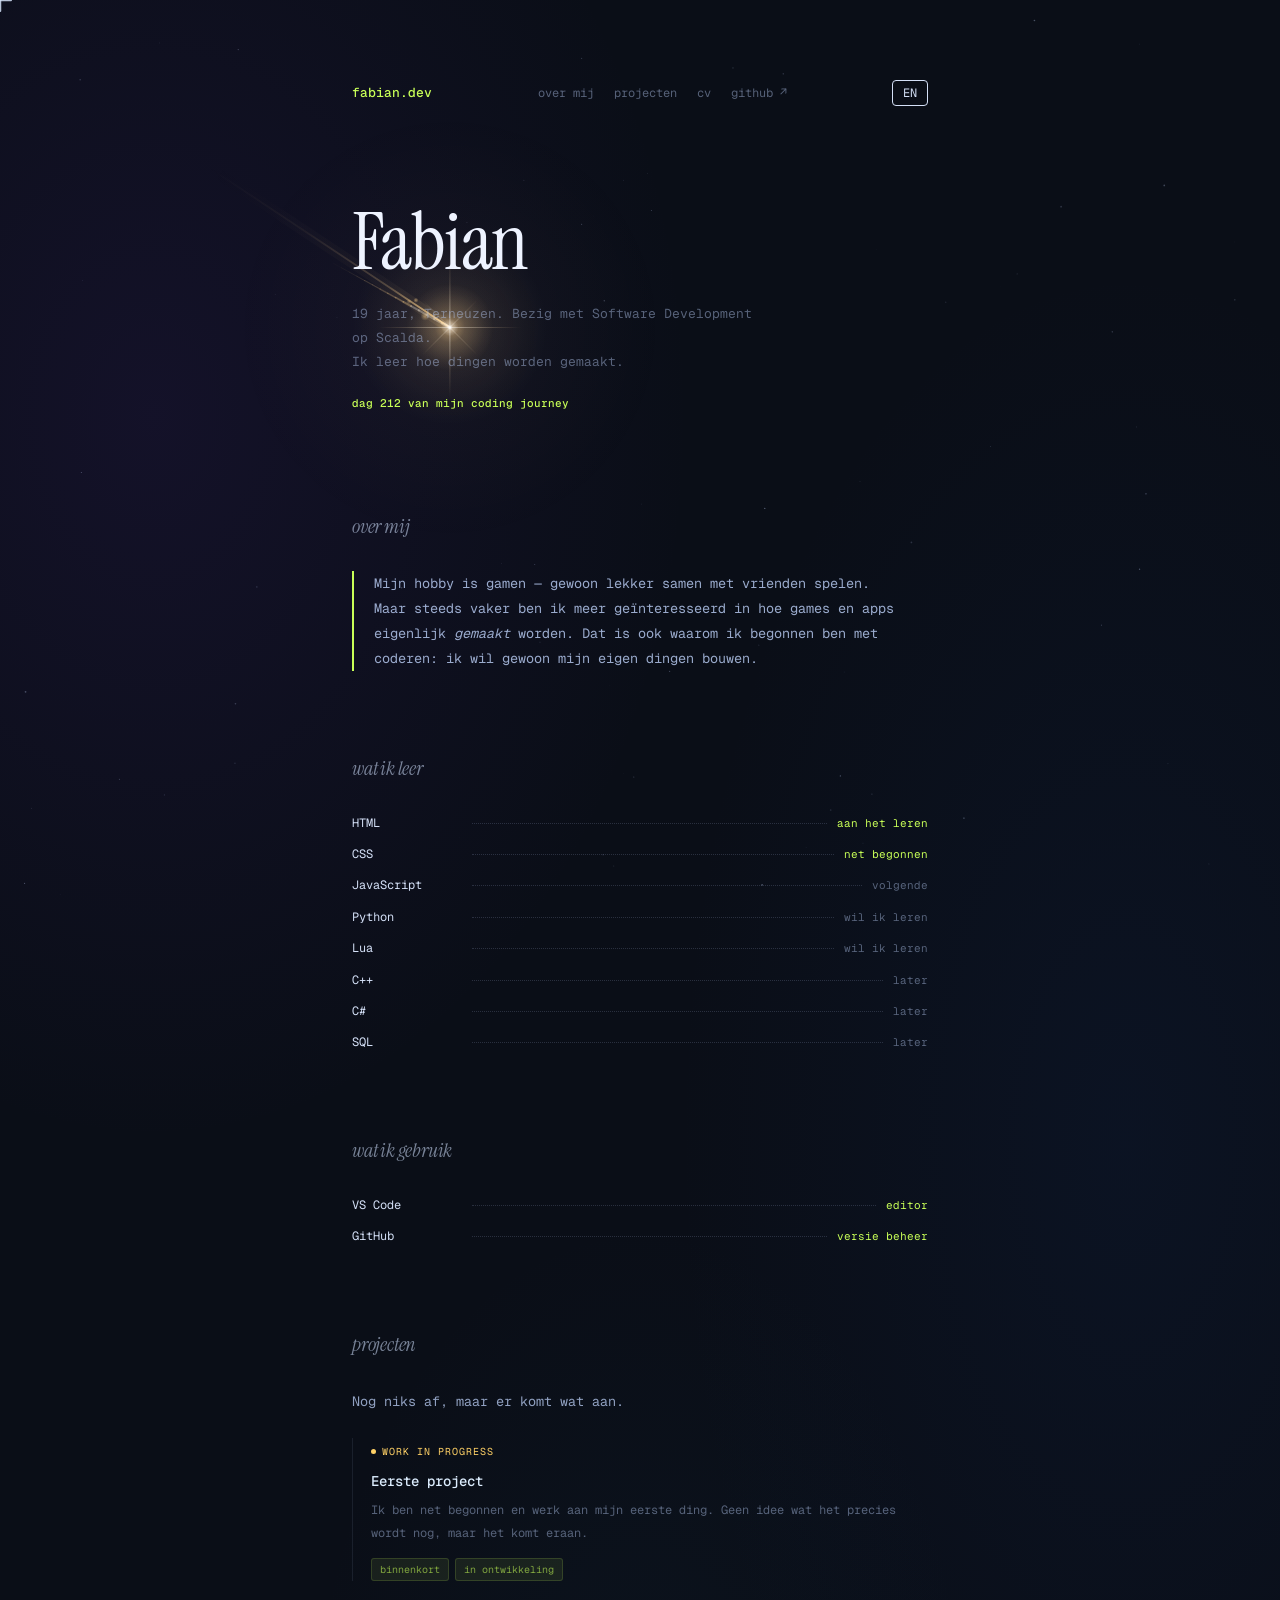
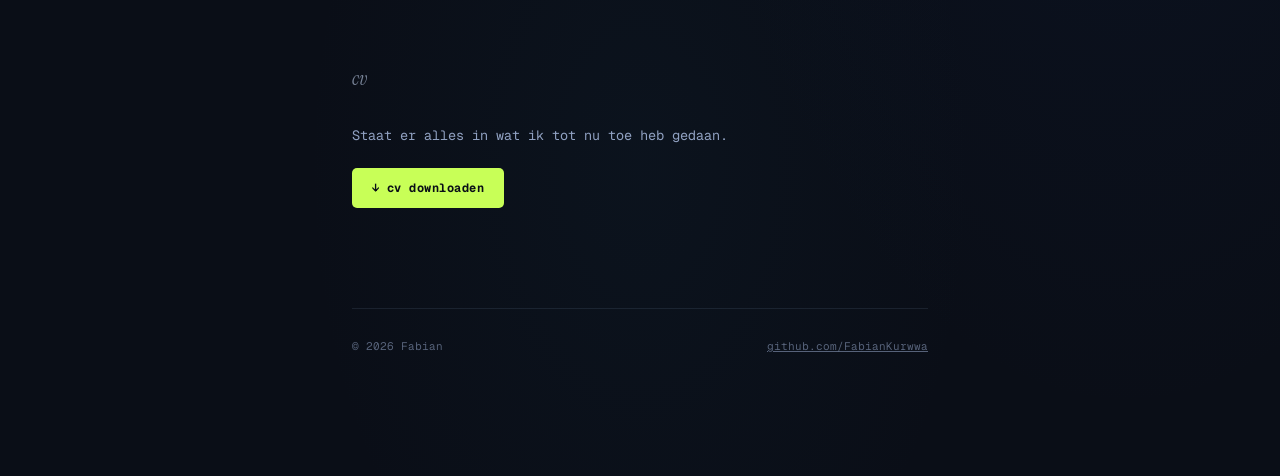
==== index.html @ 8119c371 "NL/EN knop" ====
<!DOCTYPE html>
<html lang="nl">
<head>
    <meta charset="UTF-8">
    <meta name="viewport" content="width=device-width, initial-scale=1.0">
    <title>Fabian — Software Developer in wording</title>

    <meta name="description" content="Portfolio van Fabian. 19 jaar, Terneuzen. Bezig met Software Development op Scalda. Ik leer hoe dingen worden gemaakt.">

    <meta property="og:type" content="website">
    <meta property="og:title" content="Fabian — Software Developer in wording">
    <meta property="og:description" content="19 jaar, Terneuzen. Bezig met Software Development op Scalda. Ik leer hoe dingen worden gemaakt.">
    <meta property="og:image" content="images/wp5569646.jpg">

    <meta name="twitter:card" content="summary_large_image">
    <meta name="twitter:title" content="Fabian — Software Developer in wording">
    <meta name="twitter:description" content="19 jaar, Terneuzen. Bezig met Software Development op Scalda. Ik leer hoe dingen worden gemaakt.">
    <link rel="preconnect" href="https://fonts.googleapis.com">
    <link rel="preconnect" href="https://fonts.gstatic.com" crossorigin>
    <link href="https://fonts.googleapis.com/css2?family=Geist+Mono:wght@300;400;500;700&family=Instrument+Serif:ital@0;1&display=swap" rel="stylesheet">
    <link rel="icon" type="image/x-icon" href="favicon.ico">
    <style>
        * { box-sizing: border-box; margin: 0; padding: 0; cursor: none !important; }

        :root {
            --bg: #0a0e17;
            --ink: #d4e0f7;
            --ink-dim: rgba(180, 200, 240, 0.45);
            --lime: #c8ff57;
            --lime-dim: rgba(200, 255, 87, 0.08);
            --border: rgba(180, 200, 240, 0.1);
        }

        html { scroll-behavior: smooth; }

        body {
            background: var(--bg);
            background-image:
                radial-gradient(ellipse 60% 50% at 12% 20%, rgba(80, 40, 150, 0.14) 0%, transparent 70%),
                radial-gradient(ellipse 50% 60% at 88% 55%, rgba(20, 55, 120, 0.12) 0%, transparent 70%),
                radial-gradient(ellipse 40% 40% at 50% 85%, rgba(25, 70, 95, 0.09) 0%, transparent 65%);
            color: var(--ink);
            font-family: 'Geist Mono', monospace;
            font-size: 14px;
            line-height: 1.7;
            min-height: 100vh;
            overflow-x: hidden;
        }


        #stars-canvas {
            position: fixed; inset: 0;
            pointer-events: none; z-index: 0;
        }
        #cursor-dot {
            position: fixed; width: 24px; height: 24px;
            pointer-events: none; z-index: 999999;
            transform: translate(-50%, -50%);
        }
        #cursor-dot::before, #cursor-dot::after {
            content: '';
            position: absolute;
            background: rgba(212, 224, 247, 0.85);
            border-radius: 1px;
            transition: background .15s;
        }
        #cursor-dot::before { width: 1.5px; height: 100%; left: 50%; top: 0; transform: translateX(-50%); }
        #cursor-dot::after  { width: 100%; height: 1.5px; top: 50%; left: 0; transform: translateY(-50%); }
        #cursor-dot.hover::before, #cursor-dot.hover::after { background: var(--lime); }

        .page {
            position: relative; z-index: 10;
            max-width: 640px;
            margin: 0 auto;
            padding: 80px 32px 120px;
        }

        .topbar {
            display: flex;
            justify-content: space-between;
            align-items: center;
            margin-bottom: 96px;
        }
        .topbar-name { font-size: 13px; font-weight: 500; color: var(--lime); }
        .topbar-links { display: flex; gap: 20px; }
        .topbar-links a {
            color: var(--ink-dim); text-decoration: none;
            font-size: 12px; transition: color .2s;
        }
        .topbar-links a:hover { color: var(--ink); }

        #taal-knop {
            background: transparent;
            border: 1px solid #d4e0f7;
            color: #d4e0f7;
            padding: 4px 10px;
            font-size: 12px;
            cursor: pointer;
            border-radius: 4px;
            font-family: inherit;
        }
        #taal-knop:hover {
            background: rgba(212, 224, 247, 0.1);
        }

        .hero { margin-bottom: 96px; }
        .hero h1 {
            font-family: 'Instrument Serif', serif;
            font-size: clamp(52px, 9vw, 80px);
            font-weight: 400; line-height: 1.0;
            letter-spacing: -0.02em; color: #eef3ff;
            margin-bottom: 20px;
        }
        .hero-sub {
            font-size: 13px; color: var(--ink-dim);
            max-width: 420px; line-height: 1.85;
        }
        .day-counter {
            margin-top: 20px;
            font-size: 11px;
            color: var(--ink-dim);
        }
        .day-counter span { color: var(--lime); font-weight: 500; }

        .section { margin-bottom: 80px; }
        .section h2 {
            font-family: 'Instrument Serif', serif;
            font-size: 20px; font-weight: 400; font-style: italic;
            color: rgba(210, 225, 255, 0.55);
            margin-bottom: 28px; letter-spacing: -0.01em;
        }
        .section p {
            color: rgba(190, 210, 250, 0.75);
            font-size: 13.5px; line-height: 1.85; max-width: 520px;
        }

        .about-block { border-left: 2px solid var(--lime); padding-left: 20px; }
        .about-block p { color: rgba(190, 210, 250, 0.8); }

        .skill-status-list { display: flex; flex-direction: column; gap: 11px; }
        .skill-row { display: flex; align-items: baseline; }
        .skill-row-name { font-size: 12px; color: var(--ink); min-width: 110px; flex-shrink: 0; }
        .skill-row-dots {
            flex: 1; border-bottom: 1px dotted rgba(180, 200, 240, 0.18);
            margin: 0 10px; position: relative; top: -3px;
        }
        .skill-row-status { font-size: 11px; color: var(--ink-dim); white-space: nowrap; flex-shrink: 0; }
        .skill-row-status.active { color: var(--lime); }

        .project { padding-left: 18px; border-left: 1px solid var(--border); margin-top: 24px; }
        .project-status {
            display: inline-flex; align-items: center; gap: 6px;
            font-size: 10px; letter-spacing: 0.1em; text-transform: uppercase;
            color: #ffd166; margin-bottom: 10px;
        }
        .status-dot {
            width: 5px; height: 5px; background: #ffd166;
            border-radius: 50%; animation: pulse 1.4s ease infinite;
        }
        @keyframes pulse {
            0%,100% { opacity:1; transform: scale(1); }
            50% { opacity:.4; transform: scale(.6); }
        }
        .project h3 { font-size: 14px; font-weight: 500; color: #ddeeff; margin-bottom: 6px; }
        .project p { font-size: 12px; color: var(--ink-dim); max-width: none; }
        .project-tags { display: flex; gap: 6px; flex-wrap: wrap; margin-top: 14px; }
        .project-tag {
            font-size: 10px; padding: 2px 8px;
            background: var(--lime-dim);
            border: 1px solid rgba(200,255,87,0.15);
            border-radius: 3px; color: rgba(200,255,87,0.6);
        }

        .cv-row { margin-top: 20px; }
        .cv-link {
            display: inline-flex; align-items: center; gap: 10px;
            font-size: 12px; color: var(--bg); background: var(--lime);
            padding: 10px 20px; border-radius: 5px; text-decoration: none;
            font-weight: 700; letter-spacing: 0.04em; transition: opacity .2s, transform .2s;
        }
        .cv-link:hover { opacity: .88; transform: translateY(-1px); }

        .footer {
            margin-top: 100px; padding-top: 28px;
            border-top: 1px solid var(--border);
            display: flex; justify-content: space-between;
            font-size: 11px; color: var(--ink-dim);
        }
        .footer a { color: var(--ink-dim); text-decoration: underline; transition: color .2s; }
        .footer a:hover { color: var(--ink); }

        /* scroll reveal */
        .reveal {
            opacity: 0; transform: translateY(16px);
            transition: opacity .5s ease, transform .5s ease;
        }
        .reveal.visible { opacity: 1; transform: none; }

        @media (max-width: 480px) {
            .page { padding: 48px 20px 80px; }
            .topbar { margin-bottom: 56px; }
            .topbar-links { gap: 12px; }
            .hero { margin-bottom: 60px; }
        }
    </style>
</head>
<body>

    <canvas id="stars-canvas"></canvas>
    <div id="cursor-dot"></div>


    <div class="page">

        <header class="topbar">
            <span class="topbar-name">fabian.dev</span>
            <nav class="topbar-links">
                <a href="#over" id="nav-over">over mij</a>
                <a href="#projecten" id="nav-projecten">projecten</a>
                <a href="#cv">cv</a>
                <a href="https://github.com/FabianKurwwa" target="_blank">github ↗</a>
            </nav>
            <button id="taal-knop" onclick="taalWisselen()">EN</button>
        </header>

        <section class="hero reveal">
            <h1>Fabian</h1>
            <p class="hero-sub" id="hero-sub">
                19 jaar, Terneuzen. Bezig met Software Development op Scalda.<br>
                Ik leer hoe dingen worden gemaakt.
            </p>
            <p class="day-counter"><span id="day-prefix">dag</span> <span id="day-count"></span> <span id="day-suffix">van mijn coding journey</span></p>
        </section>

        <section id="over" class="section reveal">
            <h2 id="sectie-over">over mij</h2>
            <div class="about-block">
                <p id="over-tekst">
                    Mijn hobby is gamen — gewoon lekker samen met vrienden spelen. Maar steeds vaker ben ik meer geïnteresseerd in hoe games en apps eigenlijk <em>gemaakt</em> worden. Dat is ook waarom ik begonnen ben met coderen: ik wil gewoon mijn eigen dingen bouwen.
                </p>
            </div>
        </section>

        <section class="section reveal">
            <h2 id="sectie-leer">wat ik leer</h2>
            <div class="skill-status-list">
                <div class="skill-row">
                    <span class="skill-row-name">HTML</span>
                    <span class="skill-row-dots"></span>
                    <span class="skill-row-status active" id="status-html">aan het leren</span>
                </div>
                <div class="skill-row">
                    <span class="skill-row-name">CSS</span>
                    <span class="skill-row-dots"></span>
                    <span class="skill-row-status active" id="status-css">net begonnen</span>
                </div>
                <div class="skill-row">
                    <span class="skill-row-name">JavaScript</span>
                    <span class="skill-row-dots"></span>
                    <span class="skill-row-status" id="status-js">volgende</span>
                </div>
                <div class="skill-row">
                    <span class="skill-row-name">Python</span>
                    <span class="skill-row-dots"></span>
                    <span class="skill-row-status" id="status-python">wil ik leren</span>
                </div>
                <div class="skill-row">
                    <span class="skill-row-name">Lua</span>
                    <span class="skill-row-dots"></span>
                    <span class="skill-row-status" id="status-lua">wil ik leren</span>
                </div>
                <div class="skill-row">
                    <span class="skill-row-name">C++</span>
                    <span class="skill-row-dots"></span>
                    <span class="skill-row-status" id="status-cpp">later</span>
                </div>
                <div class="skill-row">
                    <span class="skill-row-name">C#</span>
                    <span class="skill-row-dots"></span>
                    <span class="skill-row-status" id="status-csharp">later</span>
                </div>
                <div class="skill-row">
                    <span class="skill-row-name">SQL</span>
                    <span class="skill-row-dots"></span>
                    <span class="skill-row-status" id="status-sql">later</span>
                </div>
            </div>
        </section>

        <section class="section reveal">
            <h2 id="sectie-gebruik">wat ik gebruik</h2>
            <div class="skill-status-list">
                <div class="skill-row">
                    <span class="skill-row-name">VS Code</span>
                    <span class="skill-row-dots"></span>
                    <span class="skill-row-status active">editor</span>
                </div>
                <div class="skill-row">
                    <span class="skill-row-name">GitHub</span>
                    <span class="skill-row-dots"></span>
                    <span class="skill-row-status active" id="status-github">versie beheer</span>
                </div>
            </div>
        </section>

        <section id="projecten" class="section reveal">
            <h2 id="sectie-projecten">projecten</h2>
            <p id="project-intro">Nog niks af, maar er komt wat aan.</p>
            <div class="project">
                <div class="project-status">
                    <span class="status-dot"></span> work in progress
                </div>
                <h3>Eerste project</h3>
                <p id="project-desc">Ik ben net begonnen en werk aan mijn eerste ding. Geen idee wat het precies wordt nog, maar het komt eraan.</p>
                <div class="project-tags">
                    <span class="project-tag" id="project-tag1">binnenkort</span>
                    <span class="project-tag" id="project-tag2">in ontwikkeling</span>
                </div>
            </div>
        </section>

        <section id="cv" class="section reveal">
            <h2 id="sectie-cv">cv</h2>
            <p id="cv-tekst">Staat er alles in wat ik tot nu toe heb gedaan.</p>
            <div class="cv-row">
                <a href="cv.pdf" class="cv-link" id="cv-link">↓ cv downloaden</a>
            </div>
        </section>

        <footer class="footer reveal">
            <span>© 2026 Fabian</span>
            <a href="https://github.com/FabianKurwwa" target="_blank">github.com/FabianKurwwa</a>
        </footer>

    </div>

    <script>
    // Stars
    const canvas = document.getElementById('stars-canvas');
    const ctx = canvas.getContext('2d');
    let shootingStars = [], bgStars = [];

    function resize() {
        canvas.width = window.innerWidth; canvas.height = window.innerHeight;
        bgStars = [];
        const n = Math.floor(canvas.width * canvas.height / 14000);
        for (let i = 0; i < n; i++) bgStars.push({
            x: Math.random() * canvas.width, y: Math.random() * canvas.height,
            r: Math.random() * 0.8 + 0.1, o: Math.random() * 0.35 + 0.06
        });
    }

    const COLORS = ['255,255,255','180,220,255','200,255,87','255,210,140','210,190,255'];

    function newStar() {
        const c = COLORS[Math.floor(Math.random() * COLORS.length)];
        const epic = Math.random() < 0.07;
        const big  = !epic && Math.random() < 0.18;
        const angle = Math.PI / 4 + (Math.random() - .5) * .5;
        const speed = epic ? Math.random()*3+2 : big ? Math.random()*5+5 : Math.random()*7+3;
        return {
            x: Math.random()*canvas.width*1.2 - canvas.width*.1,
            y: Math.random()*canvas.height*.55,
            speed, angle,
            len:  epic ? Math.random()*550+350 : big ? Math.random()*380+220 : Math.random()*180+80,
            w:    epic ? Math.random()*2.5+2   : big ? Math.random()*2+1.5   : Math.random()*1.2+.5,
            gs:   epic ? Math.random()*26+16   : big ? Math.random()*18+10   : Math.random()*9+4,
            c, o: 0, fadeIn: true, tail: [], sparks: [], big, epic,
        };
    }

    function addSparks(s) {
        const chance = s.epic ? .6 : s.big ? .45 : .15;
        if (Math.random() > chance || s.o < .2) return;
        const n = s.epic ? 2 : 1;
        for (let i = 0; i < n; i++) {
            s.sparks.push({
                x: s.x, y: s.y,
                vx: (Math.random()-.5)*1.8, vy: (Math.random()-.5)*1.8-.5,
                r: Math.random()*(s.epic ? 2.5 : 1.8)+.4,
                o: s.o*(.5+Math.random()*.5), dec: Math.random()*.022+.01,
            });
        }
    }

    function glow(x, y, o, c, r) {
        const g = ctx.createRadialGradient(x,y,0,x,y,r);
        g.addColorStop(0, `rgba(${c},${o})`);
        g.addColorStop(.35, `rgba(${c},${o*.35})`);
        g.addColorStop(1, `rgba(${c},0)`);
        ctx.beginPath(); ctx.arc(x,y,r,0,Math.PI*2); ctx.fillStyle=g; ctx.fill();
    }

    function drawStar(s) {
        s.tail.push({x: s.x, y: s.y});
        const maxTail = s.epic ? 64 : s.big ? 48 : 28;
        if (s.tail.length > maxTail) s.tail.shift();

        // Trail — white near head, colour toward tip
        for (let t = 1; t < s.tail.length; t++) {
            const p = t / s.tail.length;
            ctx.beginPath();
            ctx.moveTo(s.tail[t-1].x, s.tail[t-1].y);
            ctx.lineTo(s.tail[t].x, s.tail[t].y);
            ctx.strokeStyle = p > .7
                ? `rgba(255,255,255,${p*s.o*.45})`
                : `rgba(${s.c},${p*s.o*.55})`;
            ctx.lineWidth = p * s.w * 1.8;
            ctx.lineCap = 'round'; ctx.stroke();
        }

        // Main beam — white at head, fades to colour then transparent
        const ex = s.x - Math.cos(s.angle)*s.len;
        const ey = s.y - Math.sin(s.angle)*s.len;
        const gr = ctx.createLinearGradient(s.x, s.y, ex, ey);
        gr.addColorStop(0,    `rgba(255,255,255,${s.o})`);
        gr.addColorStop(.06,  `rgba(${s.c},${s.o*.85})`);
        gr.addColorStop(.25,  `rgba(${s.c},${s.o*.25})`);
        gr.addColorStop(.6,   `rgba(${s.c},${s.o*.05})`);
        gr.addColorStop(1,    `rgba(${s.c},0)`);
        ctx.beginPath(); ctx.moveTo(s.x,s.y); ctx.lineTo(ex,ey);
        ctx.strokeStyle=gr; ctx.lineWidth=s.w*1.1; ctx.lineCap='round'; ctx.stroke();

        // Atmospheric haze — wide soft glow along the full beam
        const haz = ctx.createLinearGradient(s.x, s.y, ex, ey);
        haz.addColorStop(0,  `rgba(${s.c},${s.o*.1})`);
        haz.addColorStop(.3, `rgba(${s.c},${s.o*.03})`);
        haz.addColorStop(1,  `rgba(${s.c},0)`);
        ctx.beginPath(); ctx.moveTo(s.x,s.y); ctx.lineTo(ex,ey);
        ctx.strokeStyle=haz; ctx.lineWidth=s.w*7; ctx.lineCap='round'; ctx.stroke();

        // 4-layer glow at head
        glow(s.x, s.y, s.o*.07,  s.c,           s.gs*10);
        glow(s.x, s.y, s.o*.22,  s.c,           s.gs*4.5);
        glow(s.x, s.y, s.o*.55,  s.c,           s.gs*2);
        glow(s.x, s.y, s.o,      '255,255,255', s.gs*.4);

        // 8-pointed flare (main cross + 45° diagonal cross)
        if (s.o > .2) {
            const fl  = s.gs * 3.5 * s.o;
            const fl2 = fl * .55;
            const lw  = (s.epic||s.big) ? 1.1 : .65;
            const drawFlare = (ang, len, alpha) => {
                const fg = ctx.createLinearGradient(
                    s.x-Math.cos(ang)*len, s.y-Math.sin(ang)*len,
                    s.x+Math.cos(ang)*len, s.y+Math.sin(ang)*len
                );
                fg.addColorStop(0,  `rgba(${s.c},0)`);
                fg.addColorStop(.5, `rgba(255,255,255,${alpha})`);
                fg.addColorStop(1,  `rgba(${s.c},0)`);
                ctx.beginPath();
                ctx.moveTo(s.x-Math.cos(ang)*len, s.y-Math.sin(ang)*len);
                ctx.lineTo(s.x+Math.cos(ang)*len, s.y+Math.sin(ang)*len);
                ctx.strokeStyle=fg; ctx.lineWidth=lw; ctx.stroke();
            };
            drawFlare(0,           fl,  s.o*.48);
            drawFlare(Math.PI/2,   fl,  s.o*.48);
            drawFlare(Math.PI/4,   fl2, s.o*.25);
            drawFlare(Math.PI*3/4, fl2, s.o*.25);
        }

        // Sparks
        addSparks(s);
        for (let i = s.sparks.length-1; i >= 0; i--) {
            const p = s.sparks[i];
            p.x+=p.vx; p.y+=p.vy; p.vy+=.025; p.o-=p.dec;
            if (p.o<=0) { s.sparks.splice(i,1); continue; }
            const pg = ctx.createRadialGradient(p.x,p.y,0,p.x,p.y,p.r*2.5);
            pg.addColorStop(0, `rgba(${s.c},${p.o})`);
            pg.addColorStop(1, `rgba(${s.c},0)`);
            ctx.beginPath(); ctx.arc(p.x,p.y,p.r*2.5,0,Math.PI*2); ctx.fillStyle=pg; ctx.fill();
        }
    }

    function animate() {
        ctx.clearRect(0,0,canvas.width,canvas.height);
        for (const s of bgStars) {
            ctx.beginPath(); ctx.arc(s.x,s.y,s.r,0,Math.PI*2);
            ctx.fillStyle=`rgba(200,215,255,${s.o})`; ctx.fill();
        }
        if (Math.random() < .017) shootingStars.push(newStar());
        for (let i = shootingStars.length-1; i >= 0; i--) {
            const s = shootingStars[i];
            s.o += s.fadeIn ? .055 : -.013;
            if (s.o >= 1) { s.o=1; s.fadeIn=false; }
            drawStar(s);
            s.x += s.speed; s.y += s.speed*.55;
            if (s.o <= 0 && s.sparks.length === 0) shootingStars.splice(i,1);
        }
        requestAnimationFrame(animate);
    }
    resize(); window.addEventListener('resize', resize); animate();
    </script>


    <script>
    // Scroll reveal
    const obs = new IntersectionObserver(entries => {
        entries.forEach(e => { if(e.isIntersecting){e.target.classList.add('visible');obs.unobserve(e.target);} });
    }, { threshold: 0.12 });
    document.querySelectorAll('.reveal').forEach(el => obs.observe(el));
    </script>



    <script>
    const start = new Date('2026-05-07');
    const days  = Math.floor((new Date() - start) / 86400000);
    document.getElementById('day-count').textContent = days;
    </script>

    <script>
    // Cursor
    const dot = document.getElementById('cursor-dot');
    document.addEventListener('mousemove', e => {
        dot.style.left=e.clientX+'px'; dot.style.top=e.clientY+'px';
    });
    document.querySelectorAll('a, .skill').forEach(el => {
        el.addEventListener('mouseenter', () => dot.classList.add('hover'));
        el.addEventListener('mouseleave', () => dot.classList.remove('hover'));
    });
    </script>

    <script>
    // taal wisselen tussen NL en EN
    let taal = 'nl';

    function taalWisselen() {
        if (taal === 'nl') {
            taal = 'en';
            document.getElementById('taal-knop').textContent = 'NL';

            document.getElementById('nav-over').textContent = 'about me';
            document.getElementById('nav-projecten').textContent = 'projects';

            document.getElementById('hero-sub').innerHTML = '19 years old, Terneuzen. Studying Software Development at Scalda.<br>I\'m learning how things are made.';
            document.getElementById('day-prefix').textContent = 'day';
            document.getElementById('day-suffix').textContent = 'of my coding journey';

            document.getElementById('sectie-over').textContent = 'about me';
            document.getElementById('over-tekst').textContent = 'My hobby is gaming — just playing games with friends. But more and more I\'m interested in how games and apps are actually made. That\'s also why I started coding: I just want to build my own things.';

            document.getElementById('sectie-leer').textContent = 'what i\'m learning';
            document.getElementById('status-html').textContent = 'learning';
            document.getElementById('status-css').textContent = 'just started';
            document.getElementById('status-js').textContent = 'next';
            document.getElementById('status-python').textContent = 'want to learn';
            document.getElementById('status-lua').textContent = 'want to learn';
            document.getElementById('status-cpp').textContent = 'later';
            document.getElementById('status-csharp').textContent = 'later';
            document.getElementById('status-sql').textContent = 'later';

            document.getElementById('sectie-gebruik').textContent = 'what i use';
            document.getElementById('status-github').textContent = 'version control';

            document.getElementById('sectie-projecten').textContent = 'projects';
            document.getElementById('project-intro').textContent = 'Nothing finished yet, but something\'s coming.';
            document.getElementById('project-desc').textContent = 'I just started and I\'m working on my first thing. No idea what it\'ll be yet, but it\'s coming.';
            document.getElementById('project-tag1').textContent = 'coming soon';
            document.getElementById('project-tag2').textContent = 'in development';

            document.getElementById('sectie-cv').textContent = 'cv';
            document.getElementById('cv-tekst').textContent = 'It has everything I\'ve done so far.';
            document.getElementById('cv-link').textContent = '↓ download cv';

        } else {
            taal = 'nl';
            document.getElementById('taal-knop').textContent = 'EN';

            document.getElementById('nav-over').textContent = 'over mij';
            document.getElementById('nav-projecten').textContent = 'projecten';

            document.getElementById('hero-sub').innerHTML = '19 jaar, Terneuzen. Bezig met Software Development op Scalda.<br>Ik leer hoe dingen worden gemaakt.';
            document.getElementById('day-prefix').textContent = 'dag';
            document.getElementById('day-suffix').textContent = 'van mijn coding journey';

            document.getElementById('sectie-over').textContent = 'over mij';
            document.getElementById('over-tekst').textContent = 'Mijn hobby is gamen — gewoon lekker samen met vrienden spelen. Maar steeds vaker ben ik meer geïnteresseerd in hoe games en apps eigenlijk gemaakt worden. Dat is ook waarom ik begonnen ben met coderen: ik wil gewoon mijn eigen dingen bouwen.';

            document.getElementById('sectie-leer').textContent = 'wat ik leer';
            document.getElementById('status-html').textContent = 'aan het leren';
            document.getElementById('status-css').textContent = 'net begonnen';
            document.getElementById('status-js').textContent = 'volgende';
            document.getElementById('status-python').textContent = 'wil ik leren';
            document.getElementById('status-lua').textContent = 'wil ik leren';
            document.getElementById('status-cpp').textContent = 'later';
            document.getElementById('status-csharp').textContent = 'later';
            document.getElementById('status-sql').textContent = 'later';

            document.getElementById('sectie-gebruik').textContent = 'wat ik gebruik';
            document.getElementById('status-github').textContent = 'versie beheer';

            document.getElementById('sectie-projecten').textContent = 'projecten';
            document.getElementById('project-intro').textContent = 'Nog niks af, maar er komt wat aan.';
            document.getElementById('project-desc').textContent = 'Ik ben net begonnen en werk aan mijn eerste ding. Geen idee wat het precies wordt nog, maar het komt eraan.';
            document.getElementById('project-tag1').textContent = 'binnenkort';
            document.getElementById('project-tag2').textContent = 'in ontwikkeling';

            document.getElementById('sectie-cv').textContent = 'cv';
            document.getElementById('cv-tekst').textContent = 'Staat er alles in wat ik tot nu toe heb gedaan.';
            document.getElementById('cv-link').textContent = '↓ cv downloaden';
        }
    }
    </script>

</body>
</html>
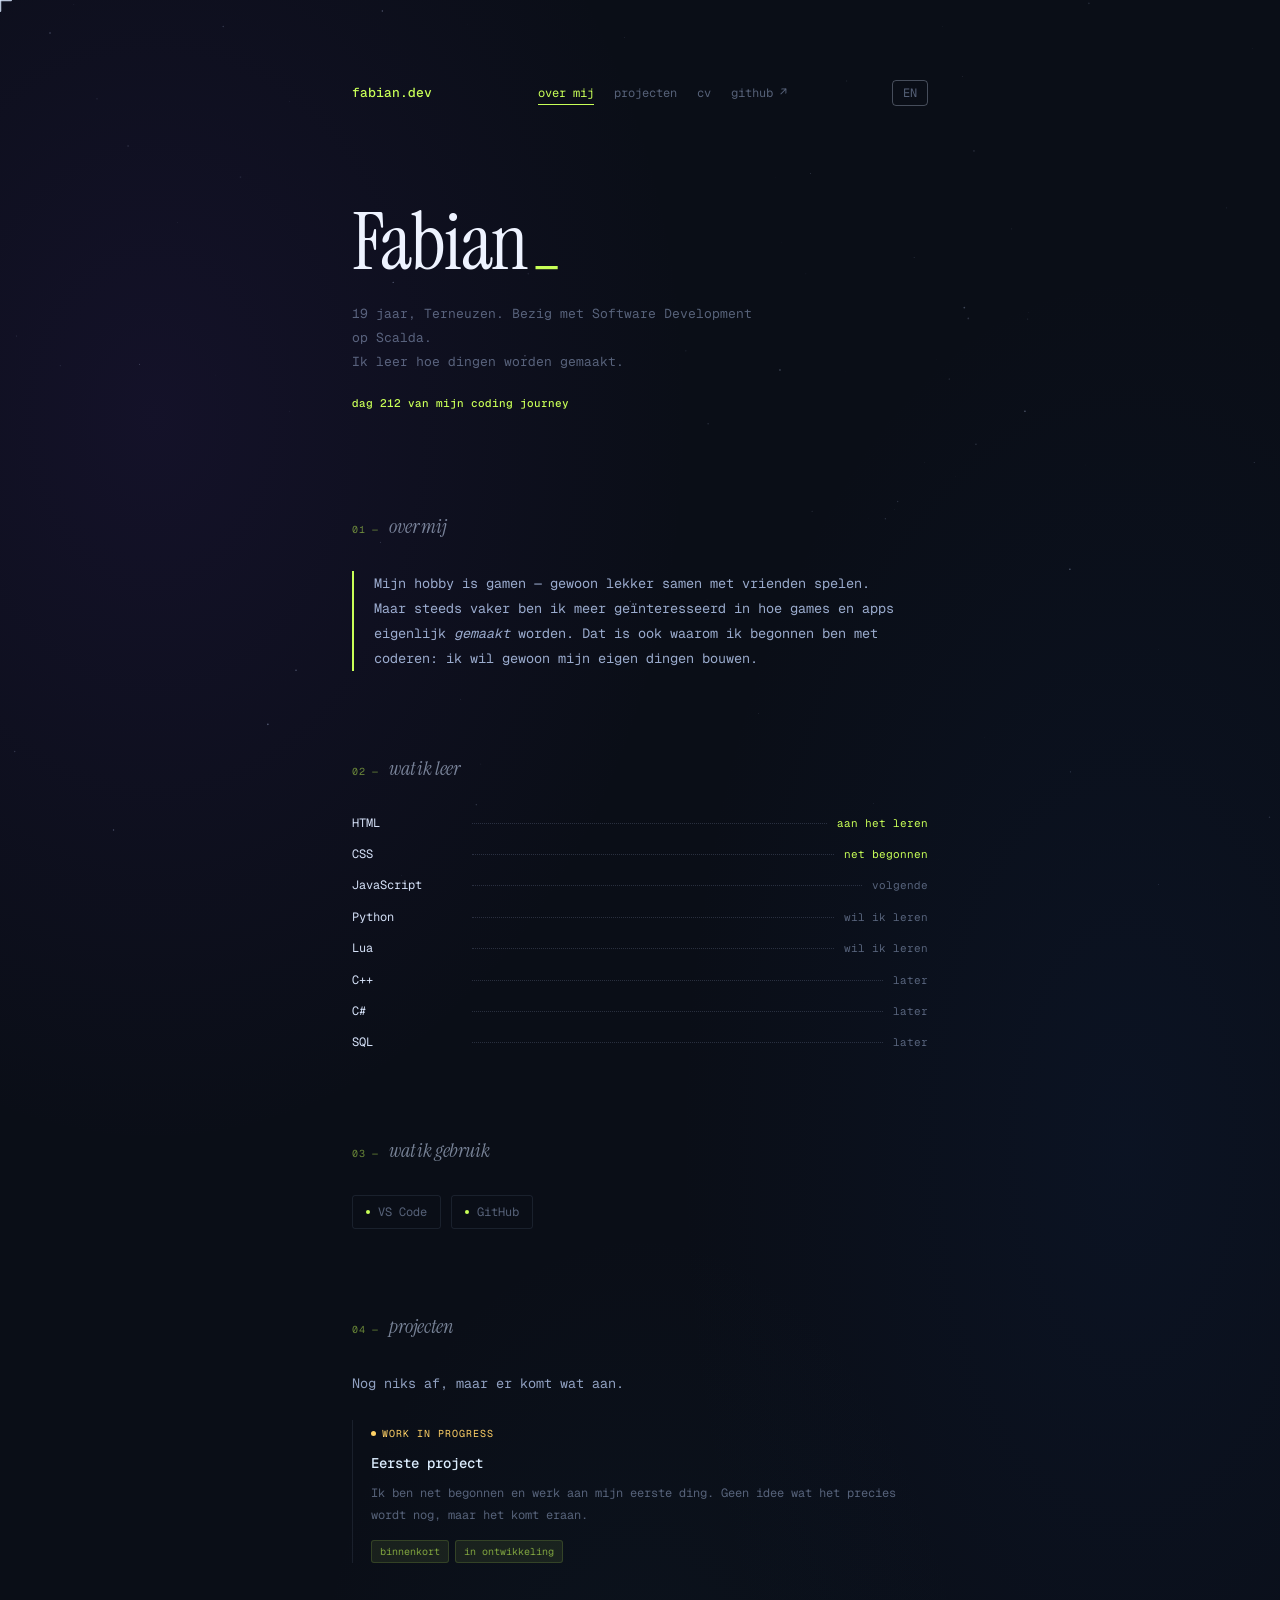
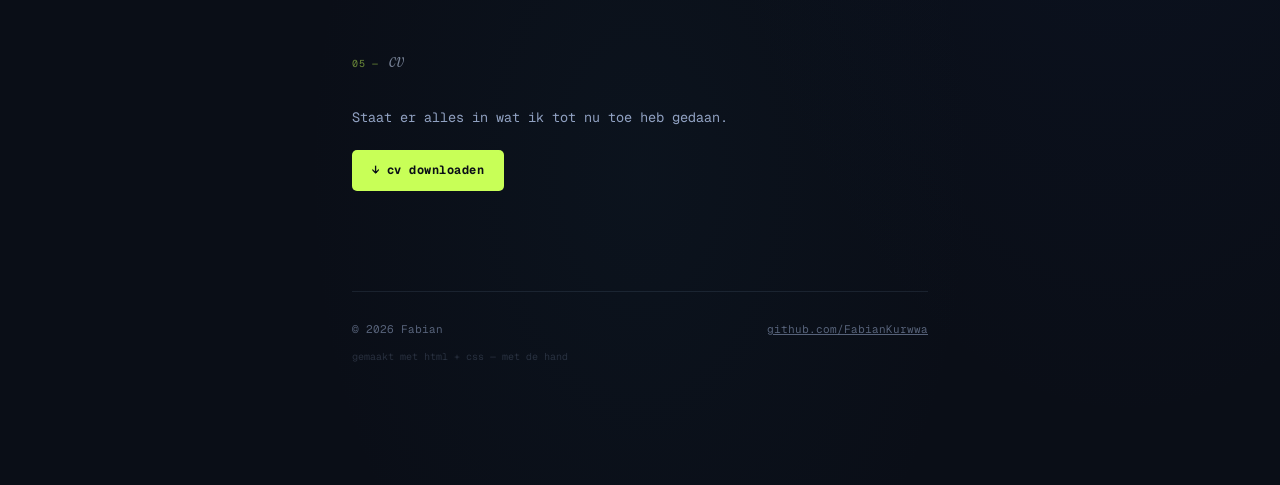
==== commit 137b742b: "kleine aanpassingen" ====
--- a/index.html
+++ b/index.html
@@ -15,13 +15,21 @@
     <meta name="twitter:card" content="summary_large_image">
     <meta name="twitter:title" content="Fabian — Software Developer in wording">
     <meta name="twitter:description" content="19 jaar, Terneuzen. Bezig met Software Development op Scalda. Ik leer hoe dingen worden gemaakt.">
+
     <link rel="preconnect" href="https://fonts.googleapis.com">
     <link rel="preconnect" href="https://fonts.gstatic.com" crossorigin>
     <link href="https://fonts.googleapis.com/css2?family=Geist+Mono:wght@300;400;500;700&family=Instrument+Serif:ital@0;1&display=swap" rel="stylesheet">
     <link rel="icon" type="image/x-icon" href="favicon.ico">
+
     <style>
-        * { box-sizing: border-box; margin: 0; padding: 0; cursor: none !important; }
-
+        * {
+            box-sizing: border-box;
+            margin: 0;
+            padding: 0;
+            cursor: none !important;
+        }
+
+        /* kleuren die ik gebruik */
         :root {
             --bg: #0a0e17;
             --ink: #d4e0f7;
@@ -31,15 +39,17 @@
             --border: rgba(180, 200, 240, 0.1);
         }
 
-        html { scroll-behavior: smooth; }
+        html {
+            scroll-behavior: smooth;
+        }
 
         body {
-            background: var(--bg);
+            background: #0a0e17;
             background-image:
                 radial-gradient(ellipse 60% 50% at 12% 20%, rgba(80, 40, 150, 0.14) 0%, transparent 70%),
                 radial-gradient(ellipse 50% 60% at 88% 55%, rgba(20, 55, 120, 0.12) 0%, transparent 70%),
                 radial-gradient(ellipse 40% 40% at 50% 85%, rgba(25, 70, 95, 0.09) 0%, transparent 65%);
-            color: var(--ink);
+            color: #d4e0f7;
             font-family: 'Geist Mono', monospace;
             font-size: 14px;
             line-height: 1.7;
@@ -47,154 +57,419 @@
             overflow-x: hidden;
         }
 
-
+        /* sterren canvas staat fixed op de achtergrond */
         #stars-canvas {
-            position: fixed; inset: 0;
-            pointer-events: none; z-index: 0;
-        }
+            position: fixed;
+            top: 0; left: 0; right: 0; bottom: 0;
+            pointer-events: none;
+            z-index: 0;
+        }
+
+        /* custom cursor, crosshair stijl */
         #cursor-dot {
-            position: fixed; width: 24px; height: 24px;
-            pointer-events: none; z-index: 999999;
+            position: fixed;
+            width: 24px;
+            height: 24px;
+            pointer-events: none;
+            z-index: 999999;
             transform: translate(-50%, -50%);
         }
-        #cursor-dot::before, #cursor-dot::after {
+
+        #cursor-dot::before,
+        #cursor-dot::after {
             content: '';
             position: absolute;
             background: rgba(212, 224, 247, 0.85);
             border-radius: 1px;
             transition: background .15s;
         }
-        #cursor-dot::before { width: 1.5px; height: 100%; left: 50%; top: 0; transform: translateX(-50%); }
-        #cursor-dot::after  { width: 100%; height: 1.5px; top: 50%; left: 0; transform: translateY(-50%); }
-        #cursor-dot.hover::before, #cursor-dot.hover::after { background: var(--lime); }
+
+        #cursor-dot::before {
+            width: 1.5px;
+            height: 100%;
+            left: 50%;
+            top: 0;
+            transform: translateX(-50%);
+        }
+
+        #cursor-dot::after {
+            width: 100%;
+            height: 1.5px;
+            top: 50%;
+            left: 0;
+            transform: translateY(-50%);
+        }
+
+        /* cursor wordt groen als je over een link hovert */
+        #cursor-dot.hover::before,
+        #cursor-dot.hover::after {
+            background: #c8ff57;
+        }
 
         .page {
-            position: relative; z-index: 10;
+            position: relative;
+            z-index: 10;
             max-width: 640px;
             margin: 0 auto;
             padding: 80px 32px 120px;
         }
 
+        /* nav bovenaan */
         .topbar {
             display: flex;
             justify-content: space-between;
             align-items: center;
             margin-bottom: 96px;
         }
-        .topbar-name { font-size: 13px; font-weight: 500; color: var(--lime); }
-        .topbar-links { display: flex; gap: 20px; }
+
+        .topbar-name {
+            font-size: 13px;
+            font-weight: 500;
+            color: #c8ff57;
+        }
+
+        .topbar-links {
+            display: flex;
+            gap: 20px;
+            align-items: center;
+        }
+
         .topbar-links a {
-            color: var(--ink-dim); text-decoration: none;
-            font-size: 12px; transition: color .2s;
-        }
-        .topbar-links a:hover { color: var(--ink); }
-
+            color: rgba(180, 200, 240, 0.45);
+            text-decoration: none;
+            font-size: 12px;
+            transition: color .2s;
+            position: relative;
+        }
+
+        /* lijntje onder nav link bij hover — dit had ik eerst niet */
+        .topbar-links a::after {
+            content: '';
+            position: absolute;
+            bottom: -2px;
+            left: 0;
+            width: 0;
+            height: 1px;
+            background: #c8ff57;
+            transition: width .25s ease;
+        }
+
+        .topbar-links a:hover { color: #d4e0f7; }
+        .topbar-links a:hover::after { width: 100%; }
+
+        .topbar-links a.nav-active { color: #c8ff57; }
+        .topbar-links a.nav-active::after { width: 100%; }
+
+        /* taal knop */
         #taal-knop {
             background: transparent;
-            border: 1px solid #d4e0f7;
-            color: #d4e0f7;
+            border: 1px solid rgba(212, 224, 247, 0.3);
+            color: rgba(180, 200, 240, 0.45);
             padding: 4px 10px;
             font-size: 12px;
             cursor: pointer;
             border-radius: 4px;
             font-family: inherit;
-        }
+            transition: color .2s, border-color .2s;
+        }
+
         #taal-knop:hover {
-            background: rgba(212, 224, 247, 0.1);
-        }
-
-        .hero { margin-bottom: 96px; }
+            color: #d4e0f7;
+            border-color: rgba(212, 224, 247, 0.6);
+        }
+
+        /* hero / intro */
+        .hero {
+            margin-bottom: 96px;
+        }
+
         .hero h1 {
             font-family: 'Instrument Serif', serif;
             font-size: clamp(52px, 9vw, 80px);
-            font-weight: 400; line-height: 1.0;
-            letter-spacing: -0.02em; color: #eef3ff;
+            font-weight: 400;
+            line-height: 1.0;
+            letter-spacing: -0.02em;
+            color: #eef3ff;
             margin-bottom: 20px;
         }
+
+        /* knipperende cursor na mijn naam */
+        .hero-cursor {
+            display: inline-block;
+            color: #c8ff57;
+            font-weight: 300;
+            font-family: 'Geist Mono', monospace;
+            font-size: 0.65em;
+            vertical-align: 0.05em;
+            margin-left: 4px;
+            animation: cursor-blink 1.1s step-end infinite;
+        }
+
+        @keyframes cursor-blink {
+            0%, 100% { opacity: 1; }
+            50% { opacity: 0; }
+        }
+
         .hero-sub {
-            font-size: 13px; color: var(--ink-dim);
-            max-width: 420px; line-height: 1.85;
-        }
+            font-size: 13px;
+            color: rgba(180, 200, 240, 0.45);
+            max-width: 420px;
+            line-height: 1.85;
+        }
+
         .day-counter {
             margin-top: 20px;
             font-size: 11px;
-            color: var(--ink-dim);
-        }
-        .day-counter span { color: var(--lime); font-weight: 500; }
-
-        .section { margin-bottom: 80px; }
+            color: rgba(180, 200, 240, 0.45);
+        }
+
+        .day-counter span {
+            color: #c8ff57;
+            font-weight: 500;
+        }
+
+        /* secties */
+        .section {
+            margin-bottom: 80px;
+        }
+
         .section h2 {
             font-family: 'Instrument Serif', serif;
-            font-size: 20px; font-weight: 400; font-style: italic;
+            font-size: 20px;
+            font-weight: 400;
+            font-style: italic;
             color: rgba(210, 225, 255, 0.55);
-            margin-bottom: 28px; letter-spacing: -0.01em;
-        }
+            margin-bottom: 28px;
+            letter-spacing: -0.01em;
+            display: flex;
+            align-items: baseline;
+        }
+
+        /* nummertjes voor de secties */
+        .section-num {
+            font-family: 'Geist Mono', monospace;
+            font-style: normal;
+            font-size: 10px;
+            color: #c8ff57;
+            opacity: 0.5;
+            letter-spacing: 0.08em;
+            margin-right: 10px;
+            flex-shrink: 0;
+        }
+
         .section p {
             color: rgba(190, 210, 250, 0.75);
-            font-size: 13.5px; line-height: 1.85; max-width: 520px;
-        }
-
-        .about-block { border-left: 2px solid var(--lime); padding-left: 20px; }
-        .about-block p { color: rgba(190, 210, 250, 0.8); }
-
-        .skill-status-list { display: flex; flex-direction: column; gap: 11px; }
-        .skill-row { display: flex; align-items: baseline; }
-        .skill-row-name { font-size: 12px; color: var(--ink); min-width: 110px; flex-shrink: 0; }
+            font-size: 13.5px;
+            line-height: 1.85;
+            max-width: 520px;
+        }
+
+        /* over mij blokje met groene streep */
+        .about-block {
+            border-left: 2px solid #c8ff57;
+            padding-left: 20px;
+        }
+
+        .about-block p {
+            color: rgba(190, 210, 250, 0.8);
+        }
+
+        /* skill lijst met stippellijntje */
+        .skill-status-list {
+            display: flex;
+            flex-direction: column;
+            gap: 11px;
+        }
+
+        .skill-row {
+            display: flex;
+            align-items: baseline;
+        }
+
+        .skill-row-name {
+            font-size: 12px;
+            color: #d4e0f7;
+            min-width: 110px;
+            flex-shrink: 0;
+        }
+
         .skill-row-dots {
-            flex: 1; border-bottom: 1px dotted rgba(180, 200, 240, 0.18);
-            margin: 0 10px; position: relative; top: -3px;
-        }
-        .skill-row-status { font-size: 11px; color: var(--ink-dim); white-space: nowrap; flex-shrink: 0; }
-        .skill-row-status.active { color: var(--lime); }
-
-        .project { padding-left: 18px; border-left: 1px solid var(--border); margin-top: 24px; }
+            flex: 1;
+            border-bottom: 1px dotted rgba(180, 200, 240, 0.18);
+            margin: 0 10px;
+            position: relative;
+            top: -3px;
+        }
+
+        .skill-row-status {
+            font-size: 11px;
+            color: rgba(180, 200, 240, 0.45);
+            white-space: nowrap;
+            flex-shrink: 0;
+        }
+
+        .skill-row-status.active {
+            color: #c8ff57;
+        }
+
+        /* tools sectie anders dan de skills, chippen ipv lijsten */
+        .tools-block {
+            display: flex;
+            gap: 10px;
+            flex-wrap: wrap;
+        }
+
+        .tool-chip {
+            font-size: 12px;
+            color: rgba(180, 200, 240, 0.45);
+            border: 1px solid rgba(180, 200, 240, 0.1);
+            padding: 6px 13px;
+            border-radius: 3px;
+            display: inline-flex;
+            align-items: center;
+            gap: 8px;
+            transition: border-color .2s, color .2s;
+        }
+
+        .tool-chip:hover {
+            border-color: rgba(200, 255, 87, 0.2);
+            color: #d4e0f7;
+        }
+
+        .tool-chip-dot {
+            width: 4px;
+            height: 4px;
+            background: #c8ff57;
+            border-radius: 50%;
+            flex-shrink: 0;
+        }
+
+        /* projecten */
+        .project {
+            padding-left: 18px;
+            border-left: 1px solid rgba(180, 200, 240, 0.1);
+            margin-top: 24px;
+        }
+
         .project-status {
-            display: inline-flex; align-items: center; gap: 6px;
-            font-size: 10px; letter-spacing: 0.1em; text-transform: uppercase;
-            color: #ffd166; margin-bottom: 10px;
-        }
+            display: inline-flex;
+            align-items: center;
+            gap: 6px;
+            font-size: 10px;
+            letter-spacing: 0.1em;
+            text-transform: uppercase;
+            color: #ffd166;
+            margin-bottom: 10px;
+        }
+
+        /* pulserende stip bij work in progress */
         .status-dot {
-            width: 5px; height: 5px; background: #ffd166;
-            border-radius: 50%; animation: pulse 1.4s ease infinite;
-        }
+            width: 5px;
+            height: 5px;
+            background: #ffd166;
+            border-radius: 50%;
+            animation: pulse 1.4s ease infinite;
+        }
+
         @keyframes pulse {
-            0%,100% { opacity:1; transform: scale(1); }
-            50% { opacity:.4; transform: scale(.6); }
-        }
-        .project h3 { font-size: 14px; font-weight: 500; color: #ddeeff; margin-bottom: 6px; }
-        .project p { font-size: 12px; color: var(--ink-dim); max-width: none; }
-        .project-tags { display: flex; gap: 6px; flex-wrap: wrap; margin-top: 14px; }
+            0%, 100% { opacity: 1; transform: scale(1); }
+            50% { opacity: .4; transform: scale(.6); }
+        }
+
+        .project h3 {
+            font-size: 14px;
+            font-weight: 500;
+            color: #ddeeff;
+            margin-bottom: 6px;
+        }
+
+        .project p {
+            font-size: 12px;
+            color: rgba(180, 200, 240, 0.45);
+            max-width: none;
+        }
+
+        .project-tags {
+            display: flex;
+            gap: 6px;
+            flex-wrap: wrap;
+            margin-top: 14px;
+        }
+
         .project-tag {
-            font-size: 10px; padding: 2px 8px;
-            background: var(--lime-dim);
-            border: 1px solid rgba(200,255,87,0.15);
-            border-radius: 3px; color: rgba(200,255,87,0.6);
-        }
-
-        .cv-row { margin-top: 20px; }
+            font-size: 10px;
+            padding: 2px 8px;
+            background: rgba(200, 255, 87, 0.08);
+            border: 1px solid rgba(200, 255, 87, 0.15);
+            border-radius: 3px;
+            color: rgba(200, 255, 87, 0.6);
+        }
+
+        /* cv knop */
+        .cv-row {
+            margin-top: 20px;
+        }
+
         .cv-link {
-            display: inline-flex; align-items: center; gap: 10px;
-            font-size: 12px; color: var(--bg); background: var(--lime);
-            padding: 10px 20px; border-radius: 5px; text-decoration: none;
-            font-weight: 700; letter-spacing: 0.04em; transition: opacity .2s, transform .2s;
-        }
-        .cv-link:hover { opacity: .88; transform: translateY(-1px); }
-
+            display: inline-flex;
+            align-items: center;
+            gap: 10px;
+            font-size: 12px;
+            color: #0a0e17;
+            background: #c8ff57;
+            padding: 10px 20px;
+            border-radius: 5px;
+            text-decoration: none;
+            font-weight: 700;
+            letter-spacing: 0.04em;
+            transition: opacity .2s, transform .2s;
+        }
+
+        .cv-link:hover {
+            opacity: .88;
+            transform: translateY(-1px);
+        }
+
+        /* footer */
         .footer {
-            margin-top: 100px; padding-top: 28px;
-            border-top: 1px solid var(--border);
-            display: flex; justify-content: space-between;
-            font-size: 11px; color: var(--ink-dim);
-        }
-        .footer a { color: var(--ink-dim); text-decoration: underline; transition: color .2s; }
-        .footer a:hover { color: var(--ink); }
-
-        /* scroll reveal */
+            margin-top: 100px;
+            padding-top: 28px;
+            border-top: 1px solid rgba(180, 200, 240, 0.1);
+        }
+
+        .footer-row {
+            display: flex;
+            justify-content: space-between;
+            font-size: 11px;
+            color: rgba(180, 200, 240, 0.45);
+        }
+
+        .footer a {
+            color: rgba(180, 200, 240, 0.45);
+            text-decoration: underline;
+            transition: color .2s;
+        }
+
+        .footer a:hover { color: #d4e0f7; }
+
+        .footer-made {
+            margin-top: 10px;
+            font-size: 10px;
+            color: rgba(180, 200, 240, 0.45);
+            opacity: 0.4;
+        }
+
+        /* fade in als je scrollt */
         .reveal {
-            opacity: 0; transform: translateY(16px);
+            opacity: 0;
+            transform: translateY(16px);
             transition: opacity .5s ease, transform .5s ease;
         }
-        .reveal.visible { opacity: 1; transform: none; }
+
+        .reveal.visible {
+            opacity: 1;
+            transform: none;
+        }
 
         @media (max-width: 480px) {
             .page { padding: 48px 20px 80px; }
@@ -209,31 +484,34 @@
     <canvas id="stars-canvas"></canvas>
     <div id="cursor-dot"></div>
 
-
     <div class="page">
 
+        <!-- navigatie -->
         <header class="topbar">
             <span class="topbar-name">fabian.dev</span>
             <nav class="topbar-links">
                 <a href="#over" id="nav-over">over mij</a>
                 <a href="#projecten" id="nav-projecten">projecten</a>
-                <a href="#cv">cv</a>
+                <a href="#cv" id="nav-cv">cv</a>
                 <a href="https://github.com/FabianKurwwa" target="_blank">github ↗</a>
             </nav>
             <button id="taal-knop" onclick="taalWisselen()">EN</button>
         </header>
 
+        <!-- intro -->
         <section class="hero reveal">
-            <h1>Fabian</h1>
+            <h1>Fabian<span class="hero-cursor">_</span></h1>
             <p class="hero-sub" id="hero-sub">
                 19 jaar, Terneuzen. Bezig met Software Development op Scalda.<br>
                 Ik leer hoe dingen worden gemaakt.
             </p>
-            <p class="day-counter"><span id="day-prefix">dag</span> <span id="day-count"></span> <span id="day-suffix">van mijn coding journey</span></p>
+            <p class="day-counter">
+                <span id="day-prefix">dag</span> <span id="day-count"></span> <span id="day-suffix">van mijn coding journey</span>
+            </p>
         </section>
 
         <section id="over" class="section reveal">
-            <h2 id="sectie-over">over mij</h2>
+            <h2><span class="section-num">01 —</span><span id="sectie-over">over mij</span></h2>
             <div class="about-block">
                 <p id="over-tekst">
                     Mijn hobby is gamen — gewoon lekker samen met vrienden spelen. Maar steeds vaker ben ik meer geïnteresseerd in hoe games en apps eigenlijk <em>gemaakt</em> worden. Dat is ook waarom ik begonnen ben met coderen: ik wil gewoon mijn eigen dingen bouwen.
@@ -242,7 +520,7 @@
         </section>
 
         <section class="section reveal">
-            <h2 id="sectie-leer">wat ik leer</h2>
+            <h2><span class="section-num">02 —</span><span id="sectie-leer">wat ik leer</span></h2>
             <div class="skill-status-list">
                 <div class="skill-row">
                     <span class="skill-row-name">HTML</span>
@@ -288,23 +566,15 @@
         </section>
 
         <section class="section reveal">
-            <h2 id="sectie-gebruik">wat ik gebruik</h2>
-            <div class="skill-status-list">
-                <div class="skill-row">
-                    <span class="skill-row-name">VS Code</span>
-                    <span class="skill-row-dots"></span>
-                    <span class="skill-row-status active">editor</span>
-                </div>
-                <div class="skill-row">
-                    <span class="skill-row-name">GitHub</span>
-                    <span class="skill-row-dots"></span>
-                    <span class="skill-row-status active" id="status-github">versie beheer</span>
-                </div>
+            <h2><span class="section-num">03 —</span><span id="sectie-gebruik">wat ik gebruik</span></h2>
+            <div class="tools-block">
+                <span class="tool-chip"><span class="tool-chip-dot"></span>VS Code</span>
+                <span class="tool-chip"><span class="tool-chip-dot"></span>GitHub</span>
             </div>
         </section>
 
         <section id="projecten" class="section reveal">
-            <h2 id="sectie-projecten">projecten</h2>
+            <h2><span class="section-num">04 —</span><span id="sectie-projecten">projecten</span></h2>
             <p id="project-intro">Nog niks af, maar er komt wat aan.</p>
             <div class="project">
                 <div class="project-status">
@@ -320,7 +590,7 @@
         </section>
 
         <section id="cv" class="section reveal">
-            <h2 id="sectie-cv">cv</h2>
+            <h2><span class="section-num">05 —</span><span id="sectie-cv">cv</span></h2>
             <p id="cv-tekst">Staat er alles in wat ik tot nu toe heb gedaan.</p>
             <div class="cv-row">
                 <a href="cv.pdf" class="cv-link" id="cv-link">↓ cv downloaden</a>
@@ -328,39 +598,48 @@
         </section>
 
         <footer class="footer reveal">
-            <span>© 2026 Fabian</span>
-            <a href="https://github.com/FabianKurwwa" target="_blank">github.com/FabianKurwwa</a>
+            <div class="footer-row">
+                <span>© 2026 Fabian</span>
+                <a href="https://github.com/FabianKurwwa" target="_blank">github.com/FabianKurwwa</a>
+            </div>
+            <p class="footer-made" id="footer-made">gemaakt met html + css — met de hand</p>
         </footer>
 
     </div>
 
     <script>
-    // Stars
+    // sterren animatie — gevonden online en aangepast
     const canvas = document.getElementById('stars-canvas');
     const ctx = canvas.getContext('2d');
-    let shootingStars = [], bgStars = [];
+    let shootingStars = [];
+    let bgStars = [];
 
     function resize() {
-        canvas.width = window.innerWidth; canvas.height = window.innerHeight;
+        canvas.width = window.innerWidth;
+        canvas.height = window.innerHeight;
         bgStars = [];
-        const n = Math.floor(canvas.width * canvas.height / 14000);
-        for (let i = 0; i < n; i++) bgStars.push({
-            x: Math.random() * canvas.width, y: Math.random() * canvas.height,
-            r: Math.random() * 0.8 + 0.1, o: Math.random() * 0.35 + 0.06
-        });
+        var n = Math.floor(canvas.width * canvas.height / 14000);
+        for (var i = 0; i < n; i++) {
+            bgStars.push({
+                x: Math.random() * canvas.width,
+                y: Math.random() * canvas.height,
+                r: Math.random() * 0.8 + 0.1,
+                o: Math.random() * 0.35 + 0.06
+            });
+        }
     }
 
-    const COLORS = ['255,255,255','180,220,255','200,255,87','255,210,140','210,190,255'];
+    const COLORS = ['255,255,255', '180,220,255', '200,255,87', '255,210,140', '210,190,255'];
 
     function newStar() {
-        const c = COLORS[Math.floor(Math.random() * COLORS.length)];
-        const epic = Math.random() < 0.07;
-        const big  = !epic && Math.random() < 0.18;
-        const angle = Math.PI / 4 + (Math.random() - .5) * .5;
-        const speed = epic ? Math.random()*3+2 : big ? Math.random()*5+5 : Math.random()*7+3;
+        var c = COLORS[Math.floor(Math.random() * COLORS.length)];
+        var epic = Math.random() < 0.07;
+        var big  = !epic && Math.random() < 0.18;
+        var angle = Math.PI / 4 + (Math.random() - .5) * .5;
+        var speed = epic ? Math.random()*3+2 : big ? Math.random()*5+5 : Math.random()*7+3;
         return {
-            x: Math.random()*canvas.width*1.2 - canvas.width*.1,
-            y: Math.random()*canvas.height*.55,
+            x: Math.random() * canvas.width * 1.2 - canvas.width * .1,
+            y: Math.random() * canvas.height * .55,
             speed, angle,
             len:  epic ? Math.random()*550+350 : big ? Math.random()*380+220 : Math.random()*180+80,
             w:    epic ? Math.random()*2.5+2   : big ? Math.random()*2+1.5   : Math.random()*1.2+.5,
@@ -370,160 +649,226 @@
     }
 
     function addSparks(s) {
-        const chance = s.epic ? .6 : s.big ? .45 : .15;
+        var chance = s.epic ? .6 : s.big ? .45 : .15;
         if (Math.random() > chance || s.o < .2) return;
-        const n = s.epic ? 2 : 1;
-        for (let i = 0; i < n; i++) {
+        var n = s.epic ? 2 : 1;
+        for (var i = 0; i < n; i++) {
             s.sparks.push({
                 x: s.x, y: s.y,
-                vx: (Math.random()-.5)*1.8, vy: (Math.random()-.5)*1.8-.5,
-                r: Math.random()*(s.epic ? 2.5 : 1.8)+.4,
-                o: s.o*(.5+Math.random()*.5), dec: Math.random()*.022+.01,
+                vx: (Math.random() - .5) * 1.8,
+                vy: (Math.random() - .5) * 1.8 - .5,
+                r: Math.random() * (s.epic ? 2.5 : 1.8) + .4,
+                o: s.o * (.5 + Math.random() * .5),
+                dec: Math.random() * .022 + .01,
             });
         }
     }
 
     function glow(x, y, o, c, r) {
-        const g = ctx.createRadialGradient(x,y,0,x,y,r);
+        var g = ctx.createRadialGradient(x, y, 0, x, y, r);
         g.addColorStop(0, `rgba(${c},${o})`);
-        g.addColorStop(.35, `rgba(${c},${o*.35})`);
+        g.addColorStop(.35, `rgba(${c},${o * .35})`);
         g.addColorStop(1, `rgba(${c},0)`);
-        ctx.beginPath(); ctx.arc(x,y,r,0,Math.PI*2); ctx.fillStyle=g; ctx.fill();
+        ctx.beginPath();
+        ctx.arc(x, y, r, 0, Math.PI * 2);
+        ctx.fillStyle = g;
+        ctx.fill();
     }
 
     function drawStar(s) {
-        s.tail.push({x: s.x, y: s.y});
-        const maxTail = s.epic ? 64 : s.big ? 48 : 28;
+        s.tail.push({ x: s.x, y: s.y });
+        var maxTail = s.epic ? 64 : s.big ? 48 : 28;
         if (s.tail.length > maxTail) s.tail.shift();
 
-        // Trail — white near head, colour toward tip
-        for (let t = 1; t < s.tail.length; t++) {
-            const p = t / s.tail.length;
+        for (var t = 1; t < s.tail.length; t++) {
+            var p = t / s.tail.length;
             ctx.beginPath();
             ctx.moveTo(s.tail[t-1].x, s.tail[t-1].y);
             ctx.lineTo(s.tail[t].x, s.tail[t].y);
             ctx.strokeStyle = p > .7
-                ? `rgba(255,255,255,${p*s.o*.45})`
-                : `rgba(${s.c},${p*s.o*.55})`;
+                ? `rgba(255,255,255,${p * s.o * .45})`
+                : `rgba(${s.c},${p * s.o * .55})`;
             ctx.lineWidth = p * s.w * 1.8;
-            ctx.lineCap = 'round'; ctx.stroke();
-        }
-
-        // Main beam — white at head, fades to colour then transparent
-        const ex = s.x - Math.cos(s.angle)*s.len;
-        const ey = s.y - Math.sin(s.angle)*s.len;
-        const gr = ctx.createLinearGradient(s.x, s.y, ex, ey);
-        gr.addColorStop(0,    `rgba(255,255,255,${s.o})`);
-        gr.addColorStop(.06,  `rgba(${s.c},${s.o*.85})`);
-        gr.addColorStop(.25,  `rgba(${s.c},${s.o*.25})`);
-        gr.addColorStop(.6,   `rgba(${s.c},${s.o*.05})`);
-        gr.addColorStop(1,    `rgba(${s.c},0)`);
-        ctx.beginPath(); ctx.moveTo(s.x,s.y); ctx.lineTo(ex,ey);
-        ctx.strokeStyle=gr; ctx.lineWidth=s.w*1.1; ctx.lineCap='round'; ctx.stroke();
-
-        // Atmospheric haze — wide soft glow along the full beam
-        const haz = ctx.createLinearGradient(s.x, s.y, ex, ey);
-        haz.addColorStop(0,  `rgba(${s.c},${s.o*.1})`);
-        haz.addColorStop(.3, `rgba(${s.c},${s.o*.03})`);
+            ctx.lineCap = 'round';
+            ctx.stroke();
+        }
+
+        var ex = s.x - Math.cos(s.angle) * s.len;
+        var ey = s.y - Math.sin(s.angle) * s.len;
+        var gr = ctx.createLinearGradient(s.x, s.y, ex, ey);
+        gr.addColorStop(0,   `rgba(255,255,255,${s.o})`);
+        gr.addColorStop(.06, `rgba(${s.c},${s.o * .85})`);
+        gr.addColorStop(.25, `rgba(${s.c},${s.o * .25})`);
+        gr.addColorStop(.6,  `rgba(${s.c},${s.o * .05})`);
+        gr.addColorStop(1,   `rgba(${s.c},0)`);
+        ctx.beginPath();
+        ctx.moveTo(s.x, s.y);
+        ctx.lineTo(ex, ey);
+        ctx.strokeStyle = gr;
+        ctx.lineWidth = s.w * 1.1;
+        ctx.lineCap = 'round';
+        ctx.stroke();
+
+        var haz = ctx.createLinearGradient(s.x, s.y, ex, ey);
+        haz.addColorStop(0,  `rgba(${s.c},${s.o * .1})`);
+        haz.addColorStop(.3, `rgba(${s.c},${s.o * .03})`);
         haz.addColorStop(1,  `rgba(${s.c},0)`);
-        ctx.beginPath(); ctx.moveTo(s.x,s.y); ctx.lineTo(ex,ey);
-        ctx.strokeStyle=haz; ctx.lineWidth=s.w*7; ctx.lineCap='round'; ctx.stroke();
-
-        // 4-layer glow at head
-        glow(s.x, s.y, s.o*.07,  s.c,           s.gs*10);
-        glow(s.x, s.y, s.o*.22,  s.c,           s.gs*4.5);
-        glow(s.x, s.y, s.o*.55,  s.c,           s.gs*2);
-        glow(s.x, s.y, s.o,      '255,255,255', s.gs*.4);
-
-        // 8-pointed flare (main cross + 45° diagonal cross)
+        ctx.beginPath();
+        ctx.moveTo(s.x, s.y);
+        ctx.lineTo(ex, ey);
+        ctx.strokeStyle = haz;
+        ctx.lineWidth = s.w * 7;
+        ctx.lineCap = 'round';
+        ctx.stroke();
+
+        glow(s.x, s.y, s.o * .07, s.c,           s.gs * 10);
+        glow(s.x, s.y, s.o * .22, s.c,           s.gs * 4.5);
+        glow(s.x, s.y, s.o * .55, s.c,           s.gs * 2);
+        glow(s.x, s.y, s.o,       '255,255,255', s.gs * .4);
+
         if (s.o > .2) {
-            const fl  = s.gs * 3.5 * s.o;
-            const fl2 = fl * .55;
-            const lw  = (s.epic||s.big) ? 1.1 : .65;
-            const drawFlare = (ang, len, alpha) => {
-                const fg = ctx.createLinearGradient(
-                    s.x-Math.cos(ang)*len, s.y-Math.sin(ang)*len,
-                    s.x+Math.cos(ang)*len, s.y+Math.sin(ang)*len
+            var fl  = s.gs * 3.5 * s.o;
+            var fl2 = fl * .55;
+            var lw  = (s.epic || s.big) ? 1.1 : .65;
+
+            function drawFlare(ang, len, alpha) {
+                var fg = ctx.createLinearGradient(
+                    s.x - Math.cos(ang) * len, s.y - Math.sin(ang) * len,
+                    s.x + Math.cos(ang) * len, s.y + Math.sin(ang) * len
                 );
                 fg.addColorStop(0,  `rgba(${s.c},0)`);
                 fg.addColorStop(.5, `rgba(255,255,255,${alpha})`);
                 fg.addColorStop(1,  `rgba(${s.c},0)`);
                 ctx.beginPath();
-                ctx.moveTo(s.x-Math.cos(ang)*len, s.y-Math.sin(ang)*len);
-                ctx.lineTo(s.x+Math.cos(ang)*len, s.y+Math.sin(ang)*len);
-                ctx.strokeStyle=fg; ctx.lineWidth=lw; ctx.stroke();
-            };
-            drawFlare(0,           fl,  s.o*.48);
-            drawFlare(Math.PI/2,   fl,  s.o*.48);
-            drawFlare(Math.PI/4,   fl2, s.o*.25);
-            drawFlare(Math.PI*3/4, fl2, s.o*.25);
-        }
-
-        // Sparks
+                ctx.moveTo(s.x - Math.cos(ang) * len, s.y - Math.sin(ang) * len);
+                ctx.lineTo(s.x + Math.cos(ang) * len, s.y + Math.sin(ang) * len);
+                ctx.strokeStyle = fg;
+                ctx.lineWidth = lw;
+                ctx.stroke();
+            }
+
+            drawFlare(0,             fl,  s.o * .48);
+            drawFlare(Math.PI / 2,   fl,  s.o * .48);
+            drawFlare(Math.PI / 4,   fl2, s.o * .25);
+            drawFlare(Math.PI * 3/4, fl2, s.o * .25);
+        }
+
         addSparks(s);
-        for (let i = s.sparks.length-1; i >= 0; i--) {
-            const p = s.sparks[i];
-            p.x+=p.vx; p.y+=p.vy; p.vy+=.025; p.o-=p.dec;
-            if (p.o<=0) { s.sparks.splice(i,1); continue; }
-            const pg = ctx.createRadialGradient(p.x,p.y,0,p.x,p.y,p.r*2.5);
+        for (var i = s.sparks.length - 1; i >= 0; i--) {
+            var p = s.sparks[i];
+            p.x += p.vx;
+            p.y += p.vy;
+            p.vy += .025;
+            p.o  -= p.dec;
+            if (p.o <= 0) { s.sparks.splice(i, 1); continue; }
+            var pg = ctx.createRadialGradient(p.x, p.y, 0, p.x, p.y, p.r * 2.5);
             pg.addColorStop(0, `rgba(${s.c},${p.o})`);
             pg.addColorStop(1, `rgba(${s.c},0)`);
-            ctx.beginPath(); ctx.arc(p.x,p.y,p.r*2.5,0,Math.PI*2); ctx.fillStyle=pg; ctx.fill();
+            ctx.beginPath();
+            ctx.arc(p.x, p.y, p.r * 2.5, 0, Math.PI * 2);
+            ctx.fillStyle = pg;
+            ctx.fill();
         }
     }
 
     function animate() {
-        ctx.clearRect(0,0,canvas.width,canvas.height);
-        for (const s of bgStars) {
-            ctx.beginPath(); ctx.arc(s.x,s.y,s.r,0,Math.PI*2);
-            ctx.fillStyle=`rgba(200,215,255,${s.o})`; ctx.fill();
-        }
+        ctx.clearRect(0, 0, canvas.width, canvas.height);
+
+        for (var i = 0; i < bgStars.length; i++) {
+            var s = bgStars[i];
+            ctx.beginPath();
+            ctx.arc(s.x, s.y, s.r, 0, Math.PI * 2);
+            ctx.fillStyle = `rgba(200,215,255,${s.o})`;
+            ctx.fill();
+        }
+
         if (Math.random() < .017) shootingStars.push(newStar());
-        for (let i = shootingStars.length-1; i >= 0; i--) {
-            const s = shootingStars[i];
+
+        for (var i = shootingStars.length - 1; i >= 0; i--) {
+            var s = shootingStars[i];
             s.o += s.fadeIn ? .055 : -.013;
-            if (s.o >= 1) { s.o=1; s.fadeIn=false; }
+            if (s.o >= 1) { s.o = 1; s.fadeIn = false; }
             drawStar(s);
-            s.x += s.speed; s.y += s.speed*.55;
-            if (s.o <= 0 && s.sparks.length === 0) shootingStars.splice(i,1);
-        }
+            s.x += s.speed;
+            s.y += s.speed * .55;
+            if (s.o <= 0 && s.sparks.length === 0) shootingStars.splice(i, 1);
+        }
+
         requestAnimationFrame(animate);
     }
-    resize(); window.addEventListener('resize', resize); animate();
+
+    resize();
+    window.addEventListener('resize', resize);
+    animate();
     </script>
 
-
     <script>
-    // Scroll reveal
-    const obs = new IntersectionObserver(entries => {
-        entries.forEach(e => { if(e.isIntersecting){e.target.classList.add('visible');obs.unobserve(e.target);} });
+    // secties laten infaden als je scrolt
+    var obs = new IntersectionObserver(function(entries) {
+        entries.forEach(function(e) {
+            if (e.isIntersecting) {
+                e.target.classList.add('visible');
+                obs.unobserve(e.target);
+            }
+        });
     }, { threshold: 0.12 });
-    document.querySelectorAll('.reveal').forEach(el => obs.observe(el));
-    </script>
-
-
-
-    <script>
-    const start = new Date('2026-05-07');
-    const days  = Math.floor((new Date() - start) / 86400000);
-    document.getElementById('day-count').textContent = days;
-    </script>
-
-    <script>
-    // Cursor
-    const dot = document.getElementById('cursor-dot');
-    document.addEventListener('mousemove', e => {
-        dot.style.left=e.clientX+'px'; dot.style.top=e.clientY+'px';
-    });
-    document.querySelectorAll('a, .skill').forEach(el => {
-        el.addEventListener('mouseenter', () => dot.classList.add('hover'));
-        el.addEventListener('mouseleave', () => dot.classList.remove('hover'));
+
+    document.querySelectorAll('.reveal').forEach(function(el) {
+        obs.observe(el);
     });
     </script>
 
     <script>
-    // taal wisselen tussen NL en EN
-    let taal = 'nl';
+    // nav link oplichten als je bij die sectie bent
+    var navLinks = {
+        'over':      document.getElementById('nav-over'),
+        'projecten': document.getElementById('nav-projecten'),
+        'cv':        document.getElementById('nav-cv'),
+    };
+
+    var navObs = new IntersectionObserver(function(entries) {
+        entries.forEach(function(e) {
+            if (e.isIntersecting) {
+                Object.values(navLinks).forEach(function(l) {
+                    if (l) l.classList.remove('nav-active');
+                });
+                var link = navLinks[e.target.id];
+                if (link) link.classList.add('nav-active');
+            }
+        });
+    }, { threshold: 0.5 });
+
+    document.querySelectorAll('section[id]').forEach(function(s) {
+        navObs.observe(s);
+    });
+    </script>
+
+    <script>
+    // dag teller — startdatum van mijn coding journey
+    var start = new Date('2026-05-07');
+    var days = Math.floor((new Date() - start) / 86400000);
+    document.getElementById('day-count').textContent = days;
+    // console.log('dagen bezig:', days);
+    </script>
+
+    <script>
+    // custom crosshair cursor
+    var dot = document.getElementById('cursor-dot');
+
+    document.addEventListener('mousemove', function(e) {
+        dot.style.left = e.clientX + 'px';
+        dot.style.top  = e.clientY + 'px';
+    });
+
+    document.querySelectorAll('a, button').forEach(function(el) {
+        el.addEventListener('mouseenter', function() { dot.classList.add('hover'); });
+        el.addEventListener('mouseleave', function() { dot.classList.remove('hover'); });
+    });
+    </script>
+
+    <script>
+    // taal wisselen NL <-> EN
+    var taal = 'nl';
 
     function taalWisselen() {
         if (taal === 'nl') {
@@ -551,7 +896,6 @@
             document.getElementById('status-sql').textContent = 'later';
 
             document.getElementById('sectie-gebruik').textContent = 'what i use';
-            document.getElementById('status-github').textContent = 'version control';
 
             document.getElementById('sectie-projecten').textContent = 'projects';
             document.getElementById('project-intro').textContent = 'Nothing finished yet, but something\'s coming.';
@@ -562,6 +906,8 @@
             document.getElementById('sectie-cv').textContent = 'cv';
             document.getElementById('cv-tekst').textContent = 'It has everything I\'ve done so far.';
             document.getElementById('cv-link').textContent = '↓ download cv';
+
+            document.getElementById('footer-made').textContent = 'made with html + css — by hand';
 
         } else {
             taal = 'nl';
@@ -588,7 +934,6 @@
             document.getElementById('status-sql').textContent = 'later';
 
             document.getElementById('sectie-gebruik').textContent = 'wat ik gebruik';
-            document.getElementById('status-github').textContent = 'versie beheer';
 
             document.getElementById('sectie-projecten').textContent = 'projecten';
             document.getElementById('project-intro').textContent = 'Nog niks af, maar er komt wat aan.';
@@ -599,6 +944,8 @@
             document.getElementById('sectie-cv').textContent = 'cv';
             document.getElementById('cv-tekst').textContent = 'Staat er alles in wat ik tot nu toe heb gedaan.';
             document.getElementById('cv-link').textContent = '↓ cv downloaden';
+
+            document.getElementById('footer-made').textContent = 'gemaakt met html + css — met de hand';
         }
     }
     </script>
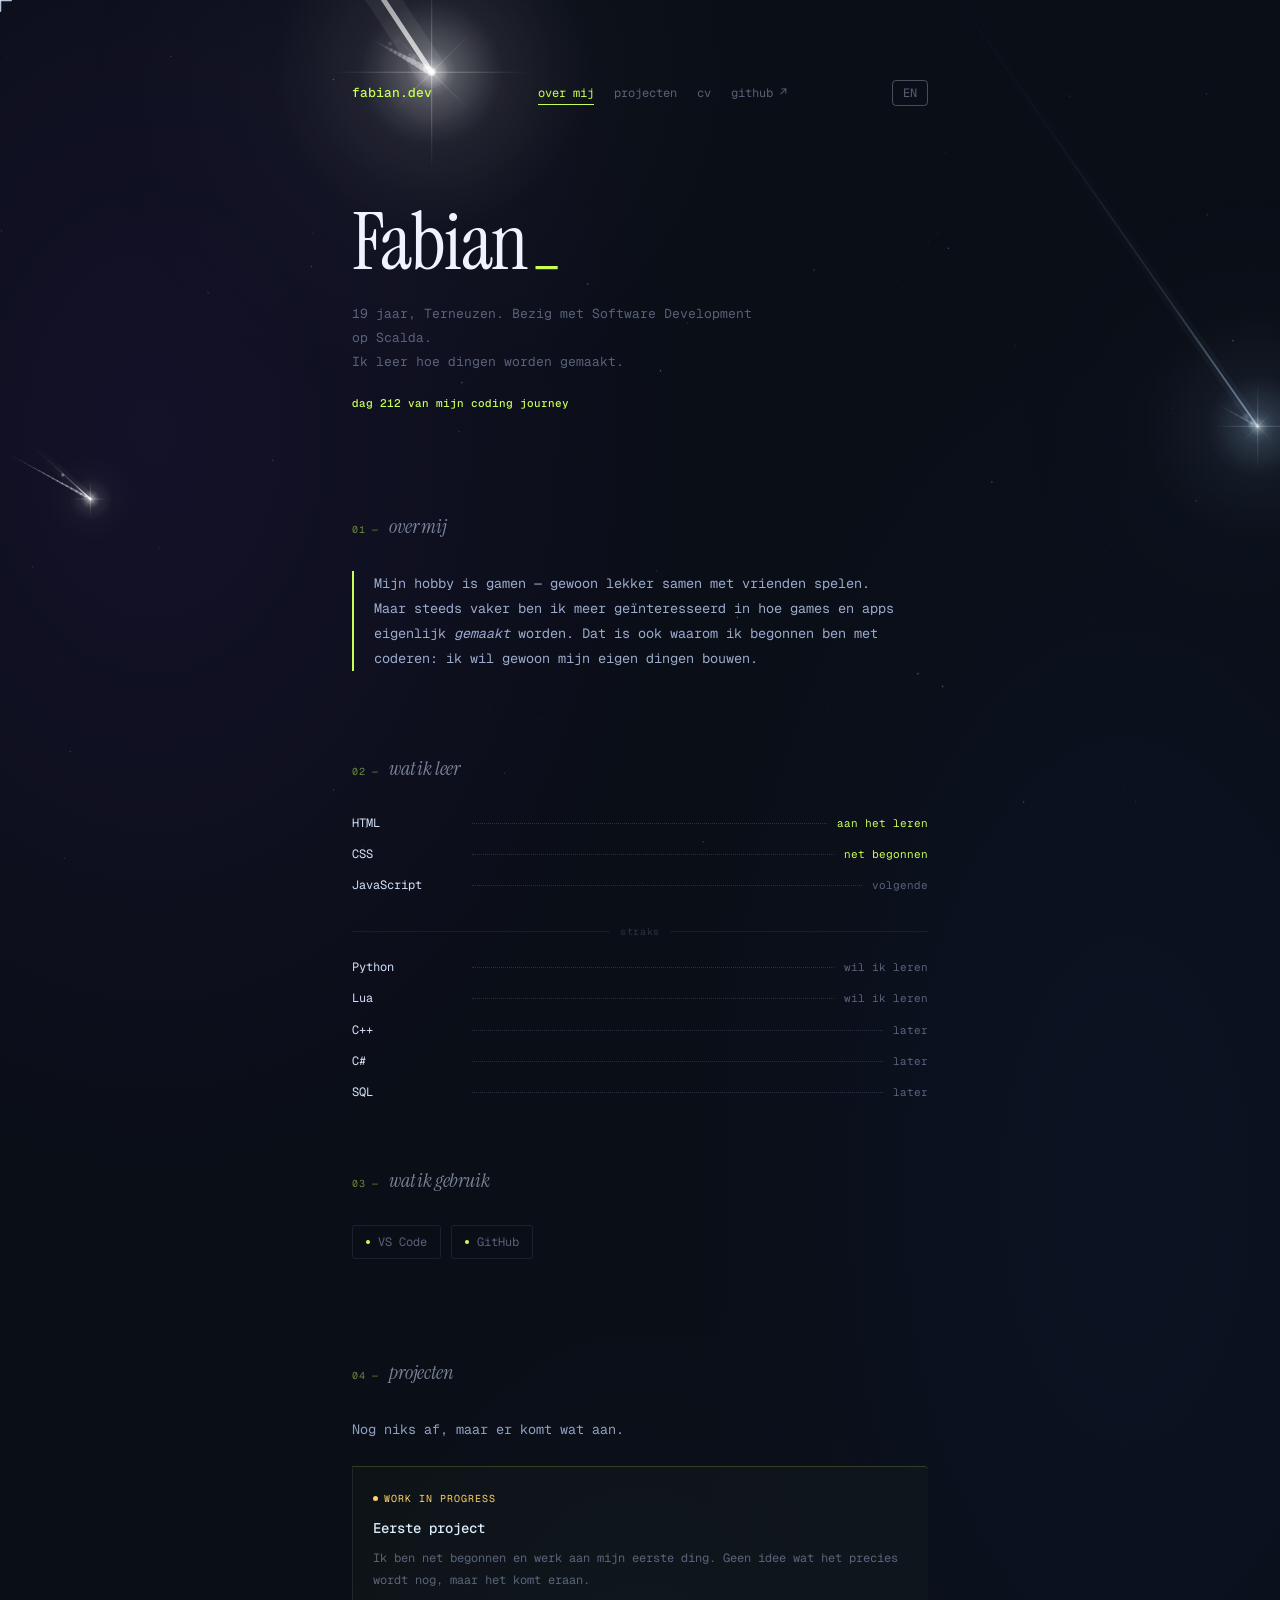
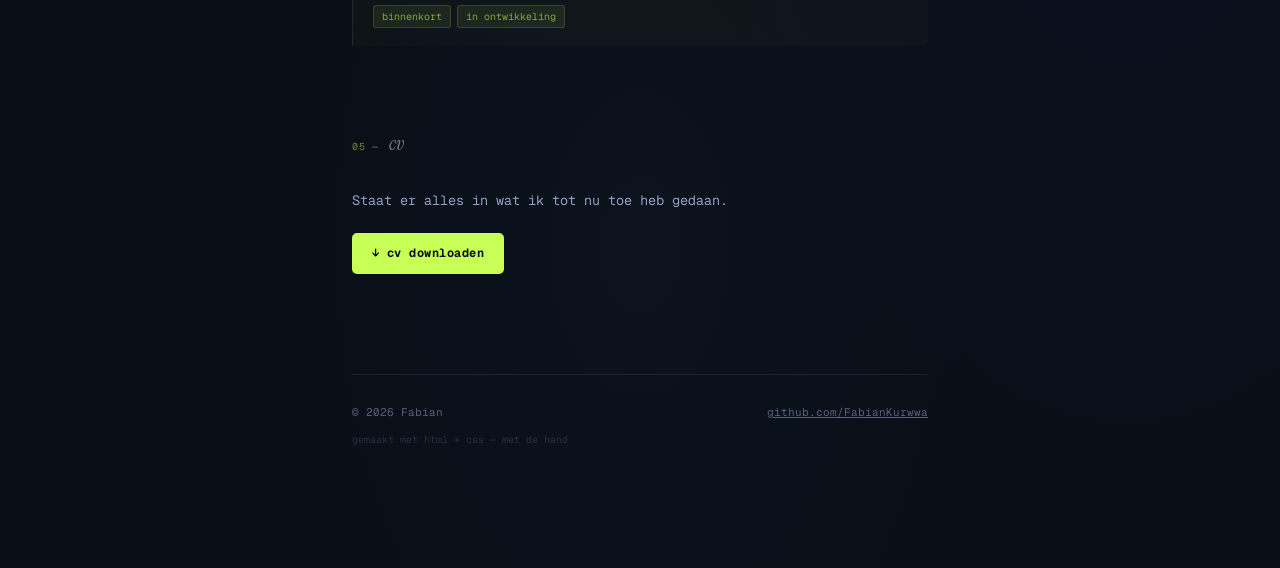
==== commit 87e70926: "aanpassingen aan layout" ====
--- a/index.html
+++ b/index.html
@@ -142,7 +142,7 @@
             position: relative;
         }
 
-        /* lijntje onder nav link bij hover — dit had ik eerst niet */
+        /* lijntje onder nav link bij hover */
         .topbar-links a::after {
             content: '';
             position: absolute;
@@ -233,6 +233,18 @@
             margin-bottom: 80px;
         }
 
+        /* iets meer ruimte voor de projecten sectie, zet het apart */
+        .section-projecten {
+            margin-top: 24px;
+            margin-bottom: 80px;
+        }
+
+        /* wat ik gebruik staat dicht bij wat ik leer, hoort erbij */
+        .section-gebruik {
+            margin-top: -20px;
+            margin-bottom: 96px;
+        }
+
         .section h2 {
             font-family: 'Instrument Serif', serif;
             font-size: 20px;
@@ -312,6 +324,26 @@
             color: #c8ff57;
         }
 
+        /* scheidingslijn tussen actieve skills en toekomstige */
+        .skill-divider {
+            display: flex;
+            align-items: center;
+            gap: 10px;
+            margin: 16px 0 6px;
+        }
+
+        .skill-divider-line {
+            flex: 1;
+            height: 1px;
+            background: rgba(180, 200, 240, 0.08);
+        }
+
+        .skill-divider-label {
+            font-size: 10px;
+            color: rgba(180, 200, 240, 0.2);
+            letter-spacing: 0.06em;
+        }
+
         /* tools sectie anders dan de skills, chippen ipv lijsten */
         .tools-block {
             display: flex;
@@ -344,11 +376,14 @@
             flex-shrink: 0;
         }
 
-        /* projecten */
+        /* project kaartje — beetje meer als een echte card nu */
         .project {
-            padding-left: 18px;
+            padding: 18px 20px;
+            margin-top: 24px;
             border-left: 1px solid rgba(180, 200, 240, 0.1);
-            margin-top: 24px;
+            border-top: 1px solid rgba(200, 255, 87, 0.18);
+            background: rgba(200, 255, 87, 0.025);
+            border-radius: 0 4px 4px 0;
         }
 
         .project-status {
@@ -471,11 +506,20 @@
             transform: none;
         }
 
+        /* mobiel — nav links verbergen, te krap anders */
         @media (max-width: 480px) {
             .page { padding: 48px 20px 80px; }
             .topbar { margin-bottom: 56px; }
-            .topbar-links { gap: 12px; }
             .hero { margin-bottom: 60px; }
+
+            /* sectie links weghalen op mobiel, je scrollt toch */
+            .topbar-links a[href^="#"] {
+                display: none;
+            }
+
+            .section-gebruik {
+                margin-top: 0;
+            }
         }
     </style>
 </head>
@@ -522,6 +566,8 @@
         <section class="section reveal">
             <h2><span class="section-num">02 —</span><span id="sectie-leer">wat ik leer</span></h2>
             <div class="skill-status-list">
+
+                <!-- actief bezig -->
                 <div class="skill-row">
                     <span class="skill-row-name">HTML</span>
                     <span class="skill-row-dots"></span>
@@ -537,6 +583,15 @@
                     <span class="skill-row-dots"></span>
                     <span class="skill-row-status" id="status-js">volgende</span>
                 </div>
+
+                <!-- scheidingslijn tussen nu en straks -->
+                <div class="skill-divider">
+                    <span class="skill-divider-line"></span>
+                    <span class="skill-divider-label" id="skill-divider-label">straks</span>
+                    <span class="skill-divider-line"></span>
+                </div>
+
+                <!-- toekomstig -->
                 <div class="skill-row">
                     <span class="skill-row-name">Python</span>
                     <span class="skill-row-dots"></span>
@@ -562,10 +617,12 @@
                     <span class="skill-row-dots"></span>
                     <span class="skill-row-status" id="status-sql">later</span>
                 </div>
+
             </div>
         </section>
 
-        <section class="section reveal">
+        <!-- dicht bij wat ik leer, vandaar de kleinere margin -->
+        <section class="section section-gebruik reveal">
             <h2><span class="section-num">03 —</span><span id="sectie-gebruik">wat ik gebruik</span></h2>
             <div class="tools-block">
                 <span class="tool-chip"><span class="tool-chip-dot"></span>VS Code</span>
@@ -573,7 +630,7 @@
             </div>
         </section>
 
-        <section id="projecten" class="section reveal">
+        <section id="projecten" class="section section-projecten reveal">
             <h2><span class="section-num">04 —</span><span id="sectie-projecten">projecten</span></h2>
             <p id="project-intro">Nog niks af, maar er komt wat aan.</p>
             <div class="project">
@@ -886,6 +943,7 @@
             document.getElementById('over-tekst').textContent = 'My hobby is gaming — just playing games with friends. But more and more I\'m interested in how games and apps are actually made. That\'s also why I started coding: I just want to build my own things.';
 
             document.getElementById('sectie-leer').textContent = 'what i\'m learning';
+            document.getElementById('skill-divider-label').textContent = 'upcoming';
             document.getElementById('status-html').textContent = 'learning';
             document.getElementById('status-css').textContent = 'just started';
             document.getElementById('status-js').textContent = 'next';
@@ -924,6 +982,7 @@
             document.getElementById('over-tekst').textContent = 'Mijn hobby is gamen — gewoon lekker samen met vrienden spelen. Maar steeds vaker ben ik meer geïnteresseerd in hoe games en apps eigenlijk gemaakt worden. Dat is ook waarom ik begonnen ben met coderen: ik wil gewoon mijn eigen dingen bouwen.';
 
             document.getElementById('sectie-leer').textContent = 'wat ik leer';
+            document.getElementById('skill-divider-label').textContent = 'straks';
             document.getElementById('status-html').textContent = 'aan het leren';
             document.getElementById('status-css').textContent = 'net begonnen';
             document.getElementById('status-js').textContent = 'volgende';
@@ -951,4 +1010,4 @@
     </script>
 
 </body>
-</html>
+</html>
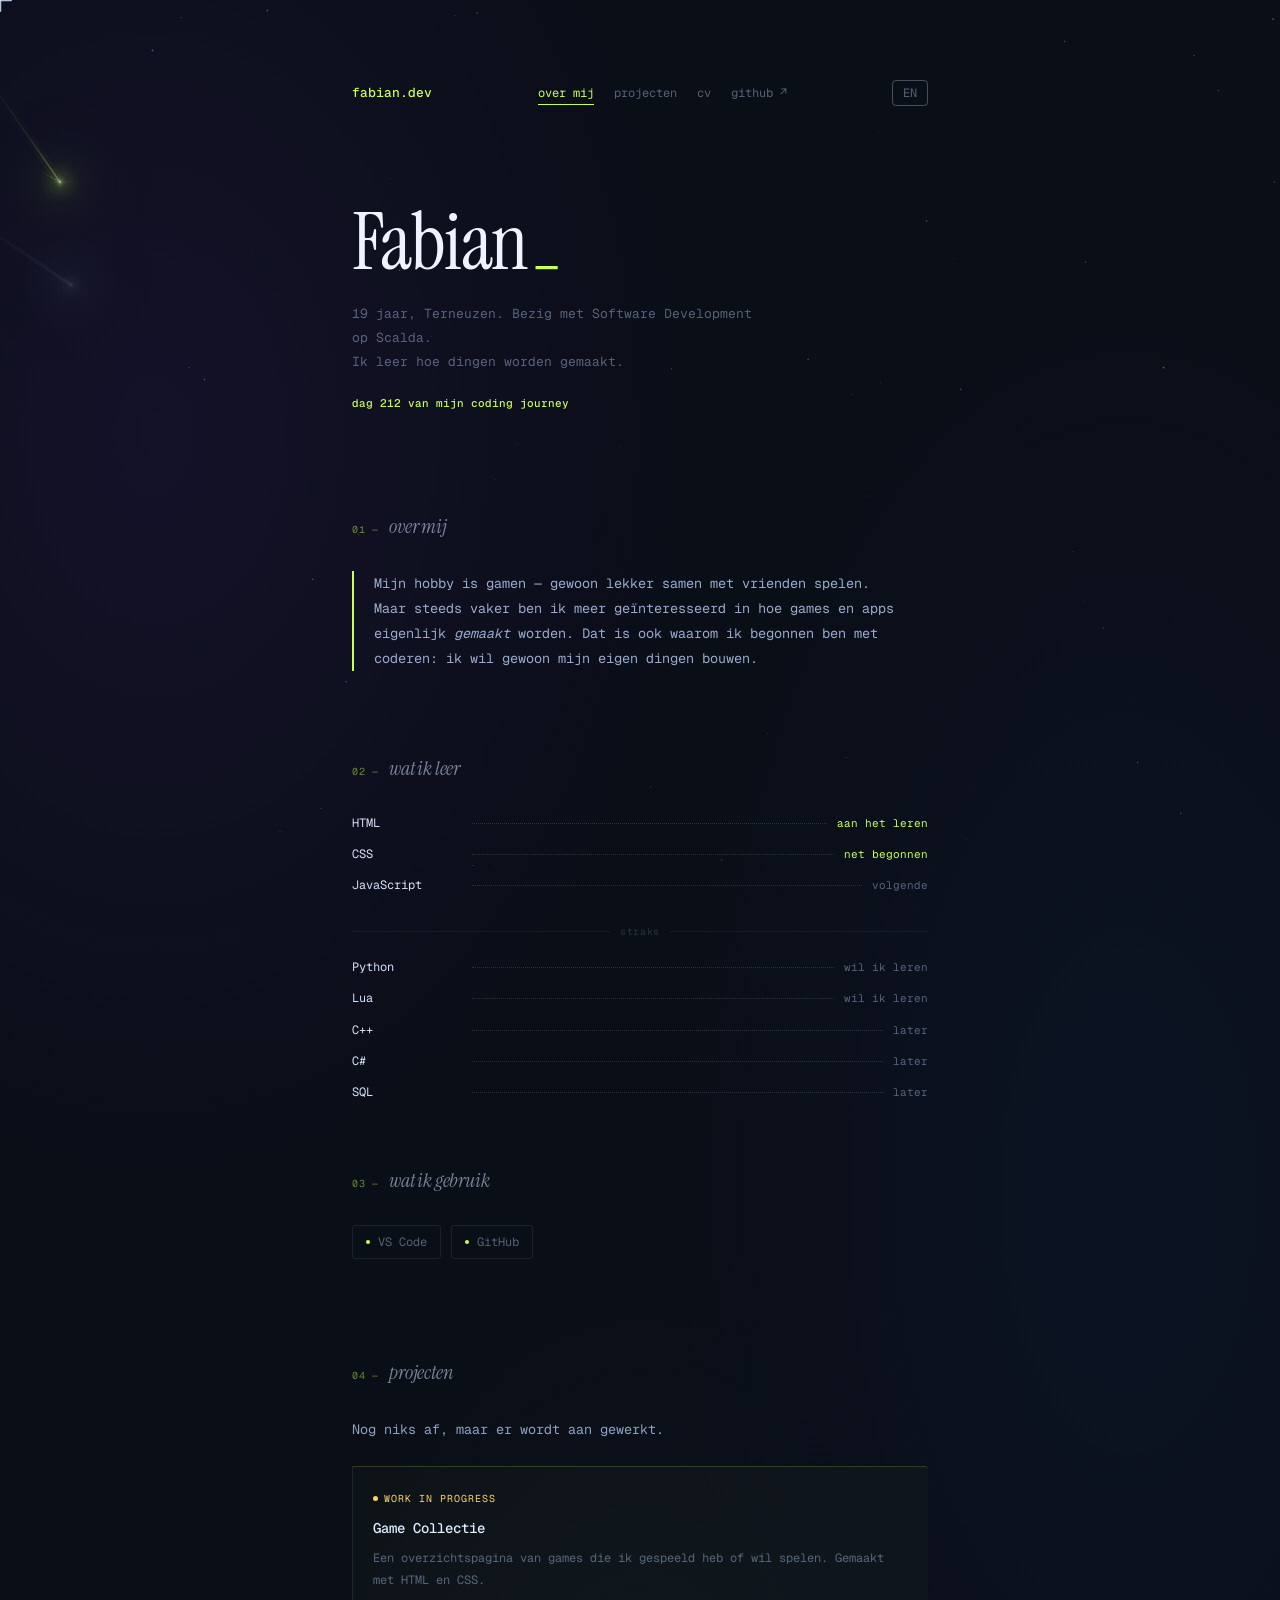
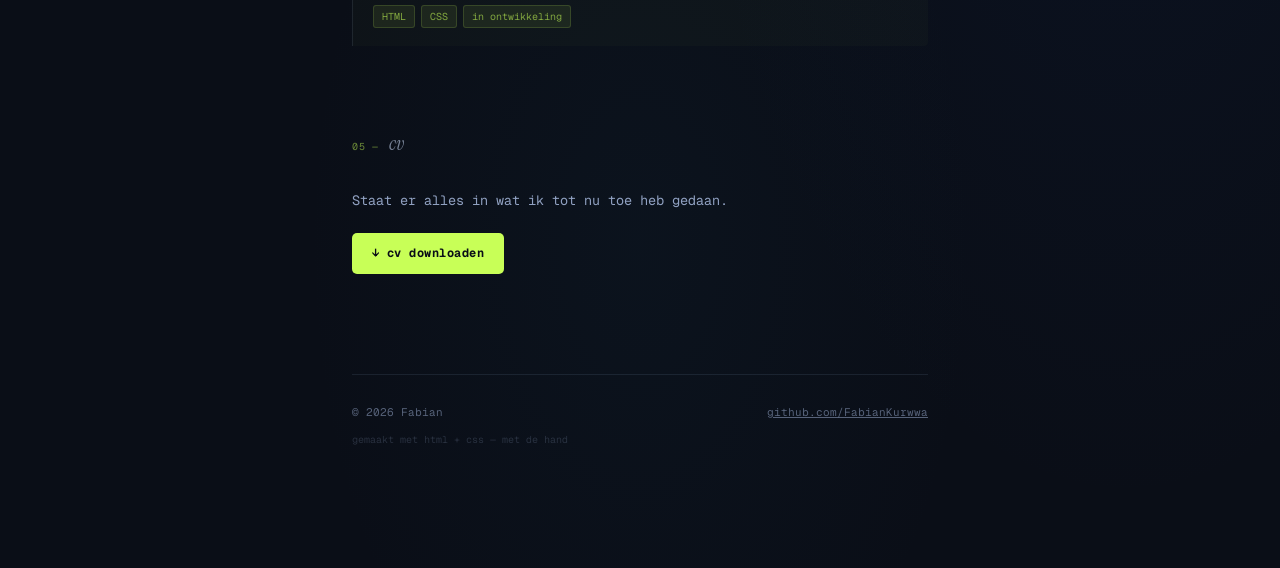
==== commit ca62c923: "Project game collectie" ====
--- a/index.html
+++ b/index.html
@@ -632,15 +632,16 @@
 
         <section id="projecten" class="section section-projecten reveal">
             <h2><span class="section-num">04 —</span><span id="sectie-projecten">projecten</span></h2>
-            <p id="project-intro">Nog niks af, maar er komt wat aan.</p>
+            <p id="project-intro">Nog niks af, maar er wordt aan gewerkt.</p>
             <div class="project">
                 <div class="project-status">
                     <span class="status-dot"></span> work in progress
                 </div>
-                <h3>Eerste project</h3>
-                <p id="project-desc">Ik ben net begonnen en werk aan mijn eerste ding. Geen idee wat het precies wordt nog, maar het komt eraan.</p>
+                <h3 id="project-naam">Game Collectie</h3>
+                <p id="project-desc">Een overzichtspagina van games die ik gespeeld heb of wil spelen. Gemaakt met HTML en CSS.</p>
                 <div class="project-tags">
-                    <span class="project-tag" id="project-tag1">binnenkort</span>
+                    <span class="project-tag">HTML</span>
+                    <span class="project-tag">CSS</span>
                     <span class="project-tag" id="project-tag2">in ontwikkeling</span>
                 </div>
             </div>
@@ -956,8 +957,9 @@
             document.getElementById('sectie-gebruik').textContent = 'what i use';
 
             document.getElementById('sectie-projecten').textContent = 'projects';
-            document.getElementById('project-intro').textContent = 'Nothing finished yet, but something\'s coming.';
-            document.getElementById('project-desc').textContent = 'I just started and I\'m working on my first thing. No idea what it\'ll be yet, but it\'s coming.';
+            document.getElementById('project-intro').textContent = 'Nothing finished yet, but I\'m working on it.';
+            document.getElementById('project-naam').textContent = 'Game Collection';
+            document.getElementById('project-desc').textContent = 'An overview page of games I\'ve played or want to play. Made with HTML and CSS.';
             document.getElementById('project-tag1').textContent = 'coming soon';
             document.getElementById('project-tag2').textContent = 'in development';
 
@@ -995,8 +997,9 @@
             document.getElementById('sectie-gebruik').textContent = 'wat ik gebruik';
 
             document.getElementById('sectie-projecten').textContent = 'projecten';
-            document.getElementById('project-intro').textContent = 'Nog niks af, maar er komt wat aan.';
-            document.getElementById('project-desc').textContent = 'Ik ben net begonnen en werk aan mijn eerste ding. Geen idee wat het precies wordt nog, maar het komt eraan.';
+            document.getElementById('project-intro').textContent = 'Nog niks af, maar er wordt aan gewerkt.';
+            document.getElementById('project-naam').textContent = 'Game Collectie';
+            document.getElementById('project-desc').textContent = 'Een overzichtspagina van games die ik gespeeld heb of wil spelen. Gemaakt met HTML en CSS.';
             document.getElementById('project-tag1').textContent = 'binnenkort';
             document.getElementById('project-tag2').textContent = 'in ontwikkeling';
 
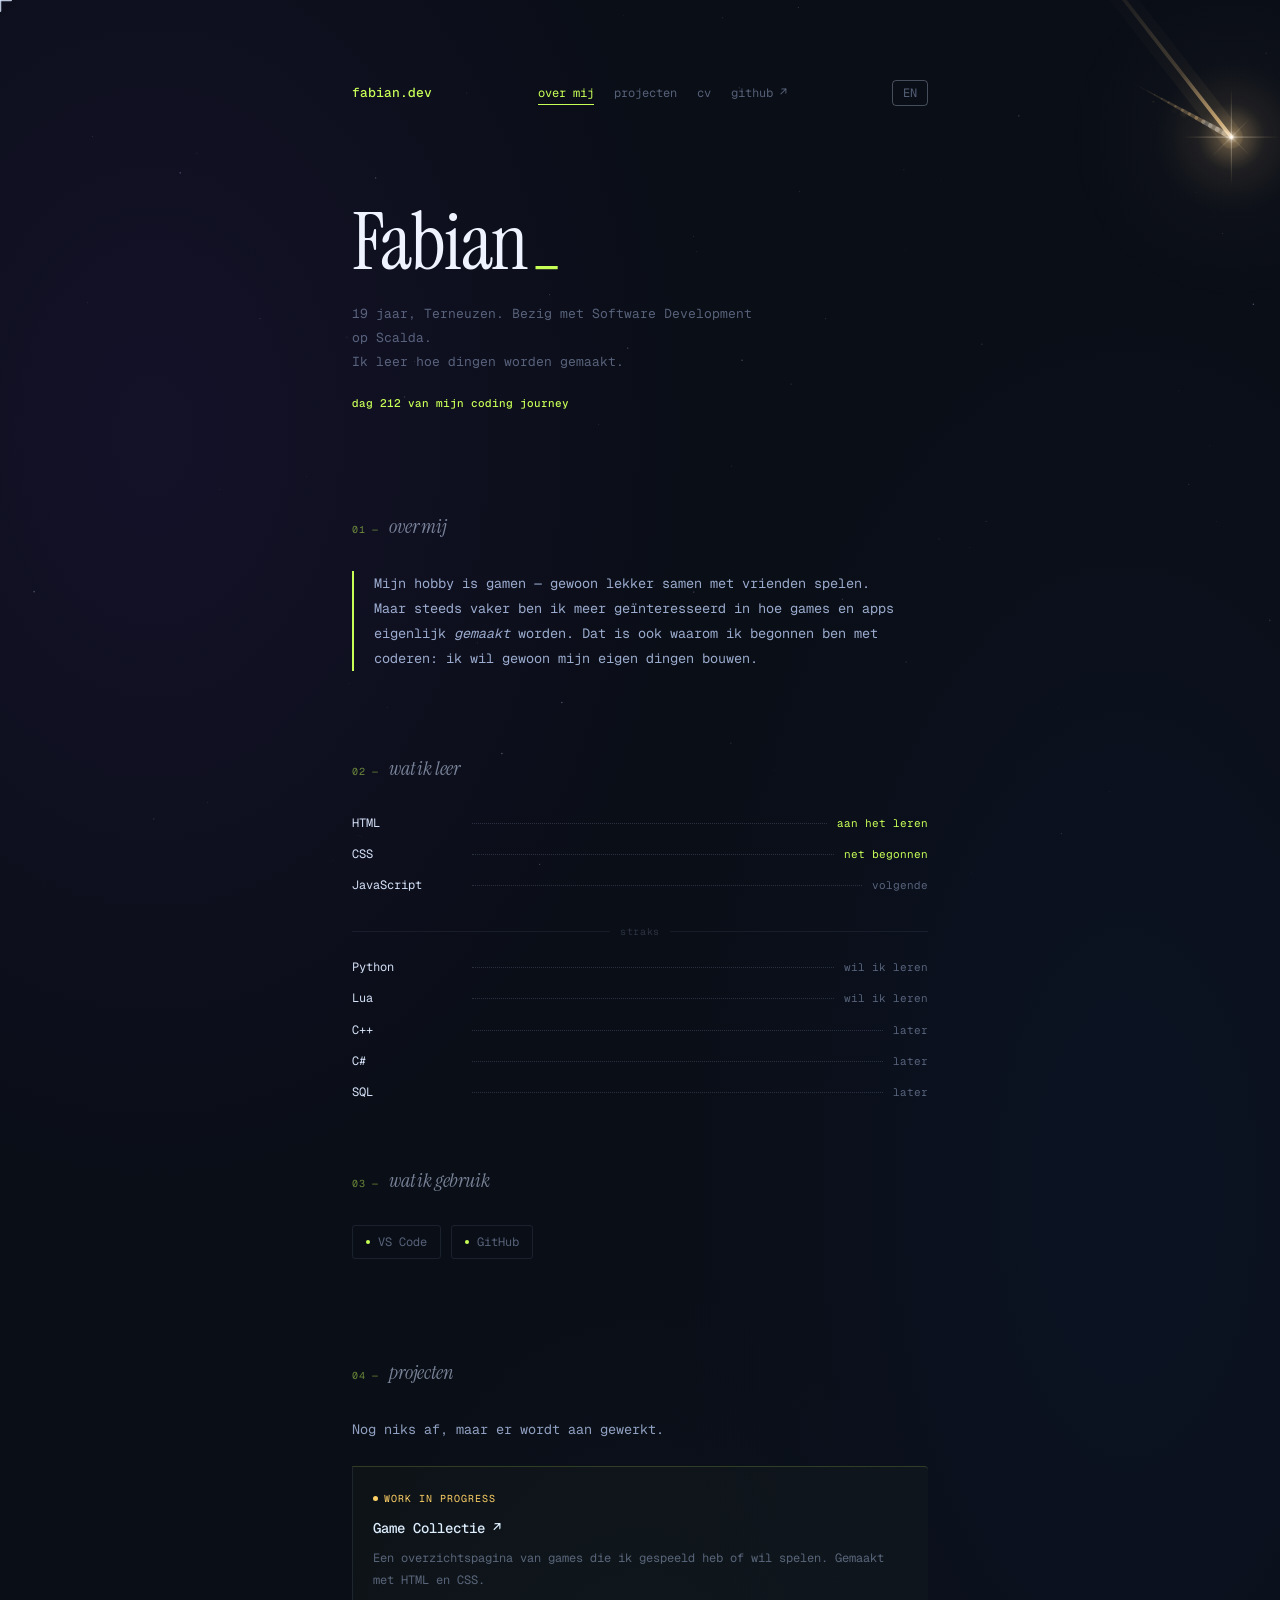
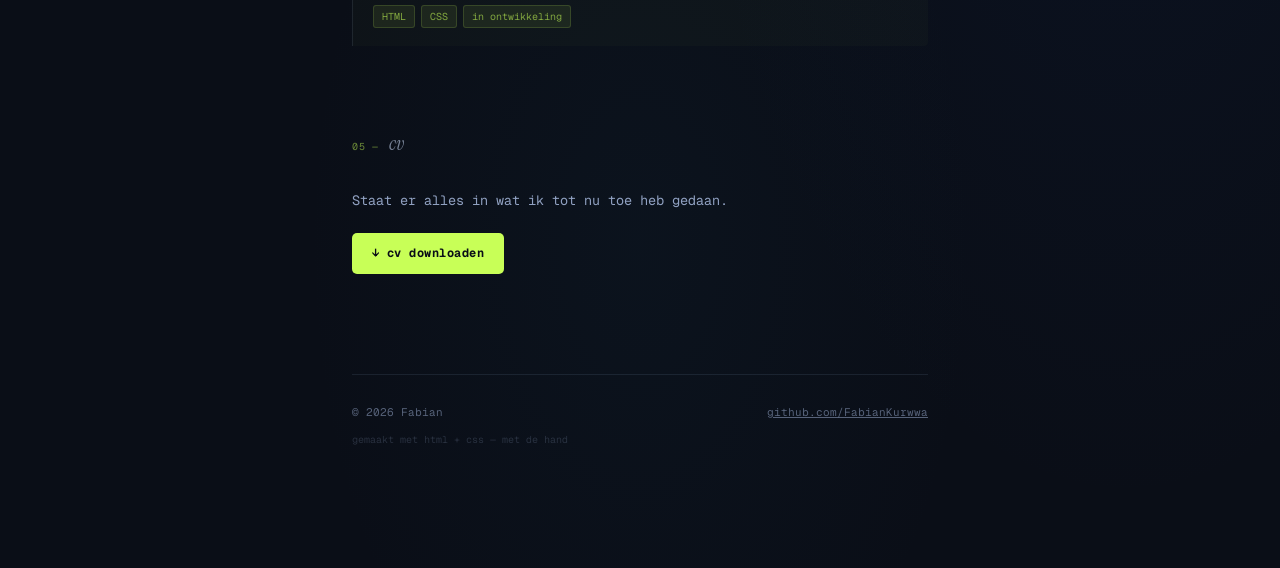
==== commit 495243b8: "nu kan je in het game collectie gaan" ====
--- a/index.html
+++ b/index.html
@@ -1,3 +1,4 @@
+<!-- layout gevonden op het internet en aangepast naar mijn eigen stijl -->
 <!DOCTYPE html>
 <html lang="nl">
 <head>
@@ -637,7 +638,9 @@
                 <div class="project-status">
                     <span class="status-dot"></span> work in progress
                 </div>
-                <h3 id="project-naam">Game Collectie</h3>
+                <a href="games/index.html" style="text-decoration: none;">
+                    <h3 id="project-naam" style="color: #ddeeff;">Game Collectie ↗</h3>
+                </a>
                 <p id="project-desc">Een overzichtspagina van games die ik gespeeld heb of wil spelen. Gemaakt met HTML en CSS.</p>
                 <div class="project-tags">
                     <span class="project-tag">HTML</span>
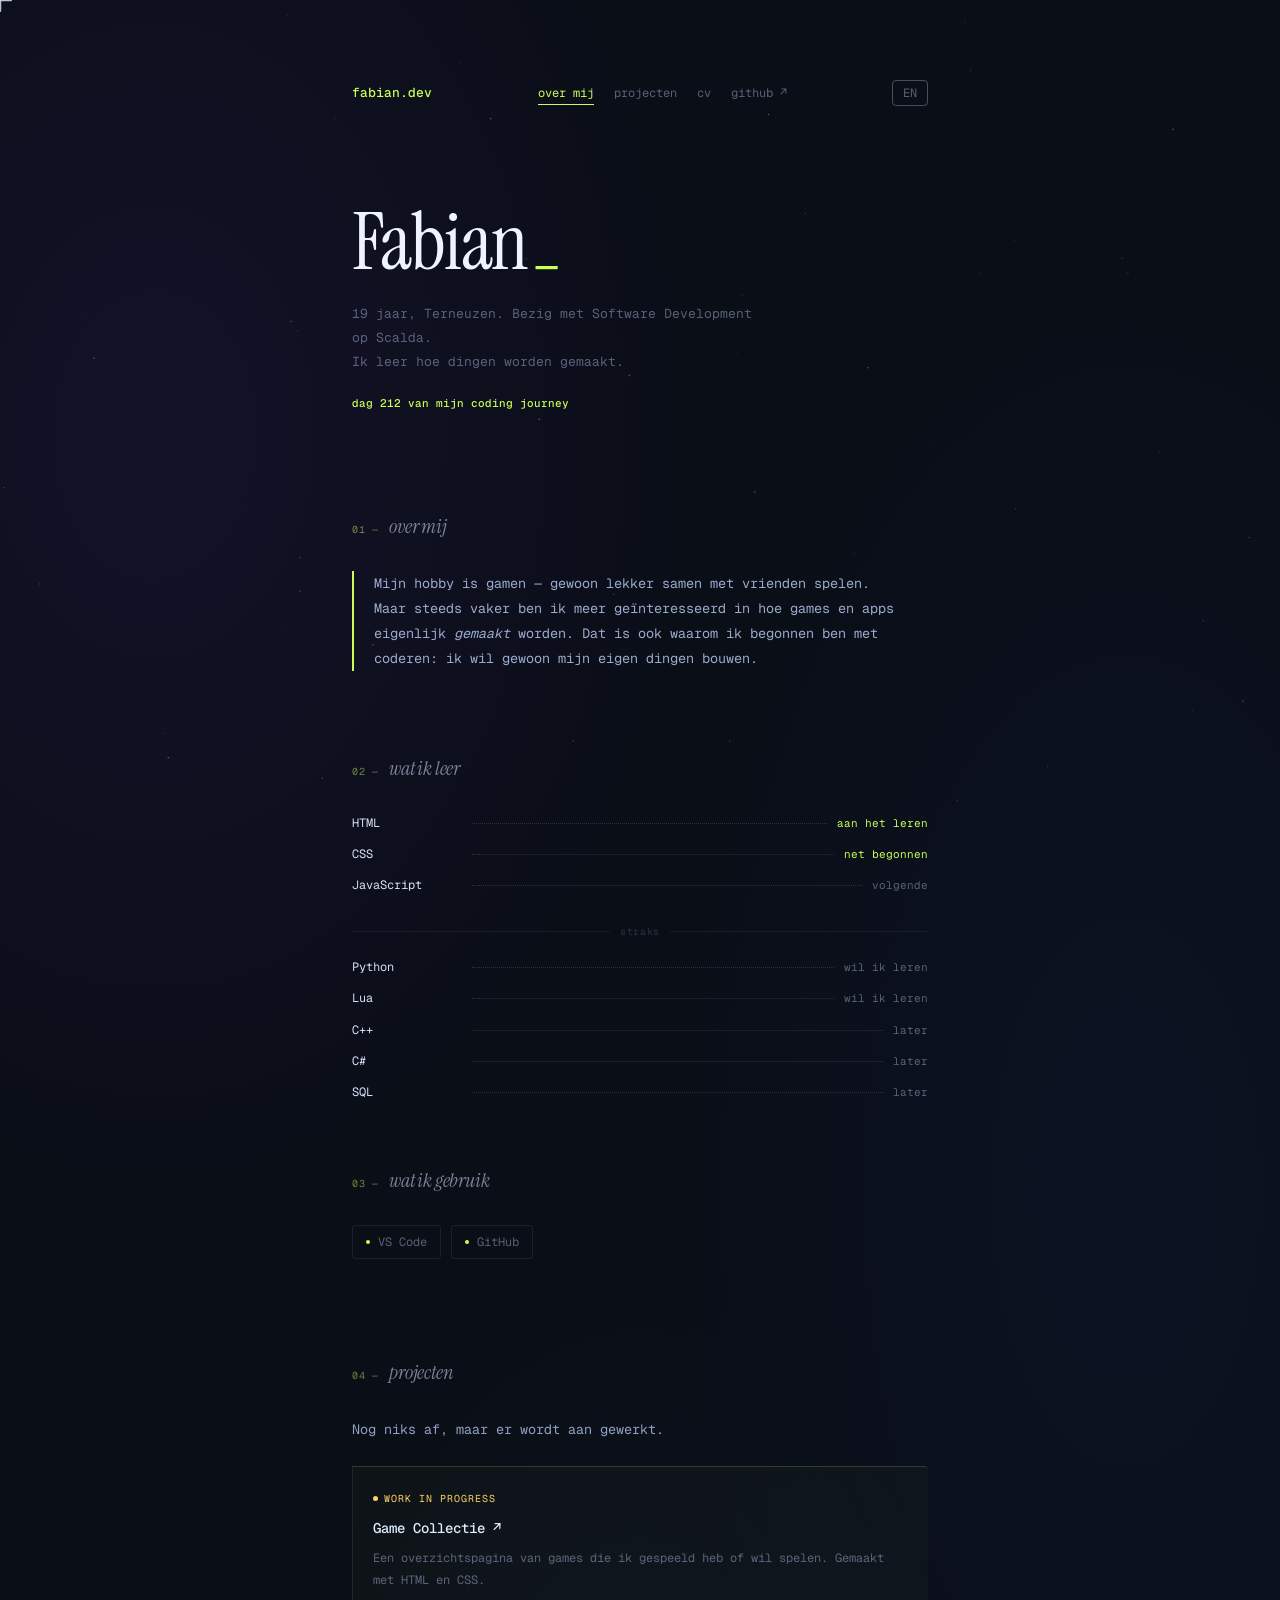
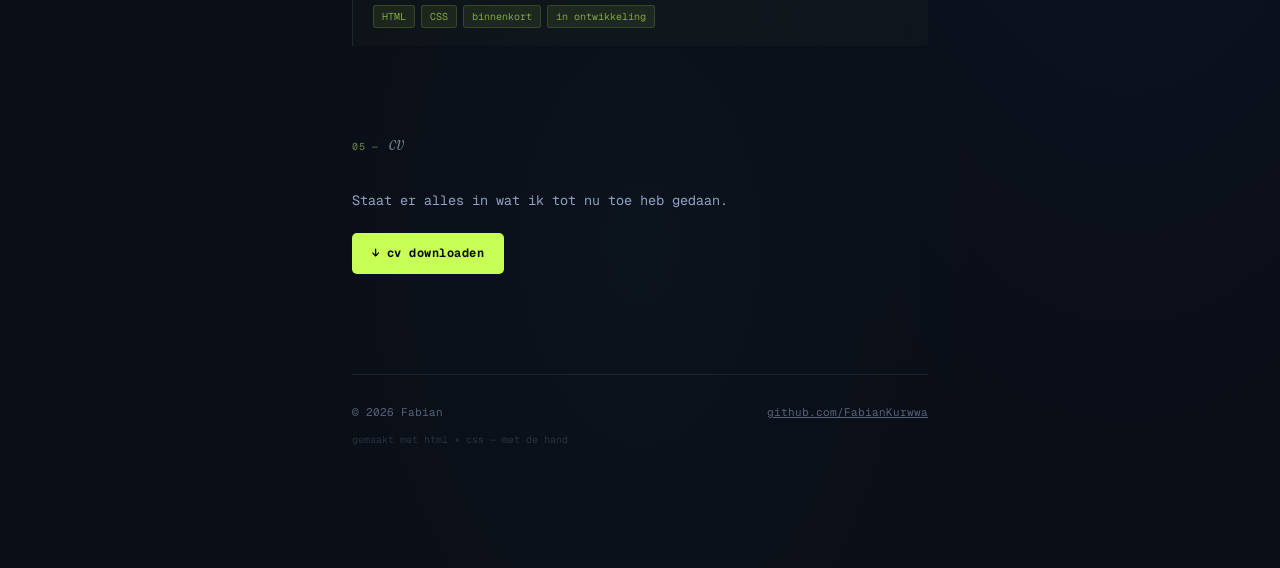
==== commit 7767ca1d: "kleine aanpassingen" ====
--- a/index.html
+++ b/index.html
@@ -645,6 +645,7 @@
                 <div class="project-tags">
                     <span class="project-tag">HTML</span>
                     <span class="project-tag">CSS</span>
+                    <span class="project-tag" id="project-tag1">binnenkort</span>
                     <span class="project-tag" id="project-tag2">in ontwikkeling</span>
                 </div>
             </div>
@@ -697,7 +698,7 @@
         var epic = Math.random() < 0.07;
         var big  = !epic && Math.random() < 0.18;
         var angle = Math.PI / 4 + (Math.random() - .5) * .5;
-        var speed = epic ? Math.random()*3+2 : big ? Math.random()*5+5 : Math.random()*7+3;
+        var speed = epic ? Math.random()*2+1.5 : big ? Math.random()*3+3.5 : Math.random()*5+2;
         return {
             x: Math.random() * canvas.width * 1.2 - canvas.width * .1,
             y: Math.random() * canvas.height * .55,
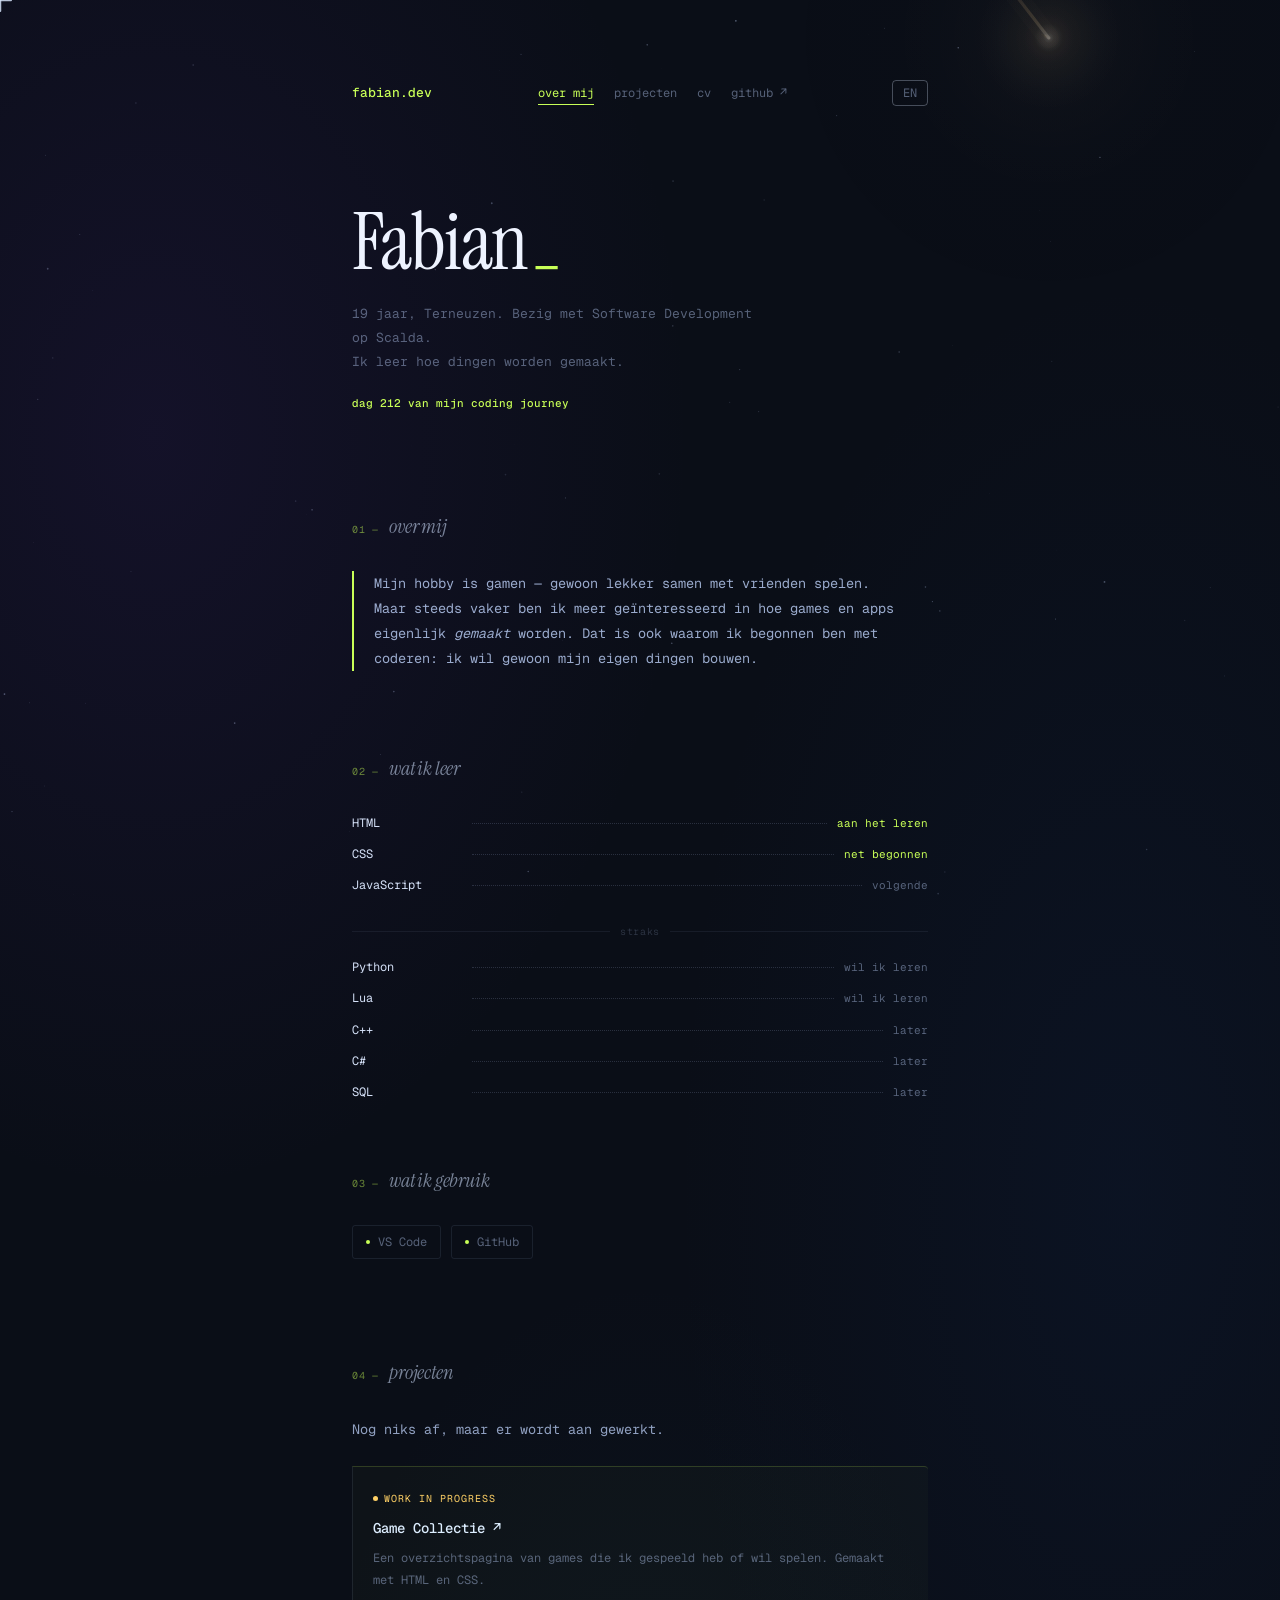
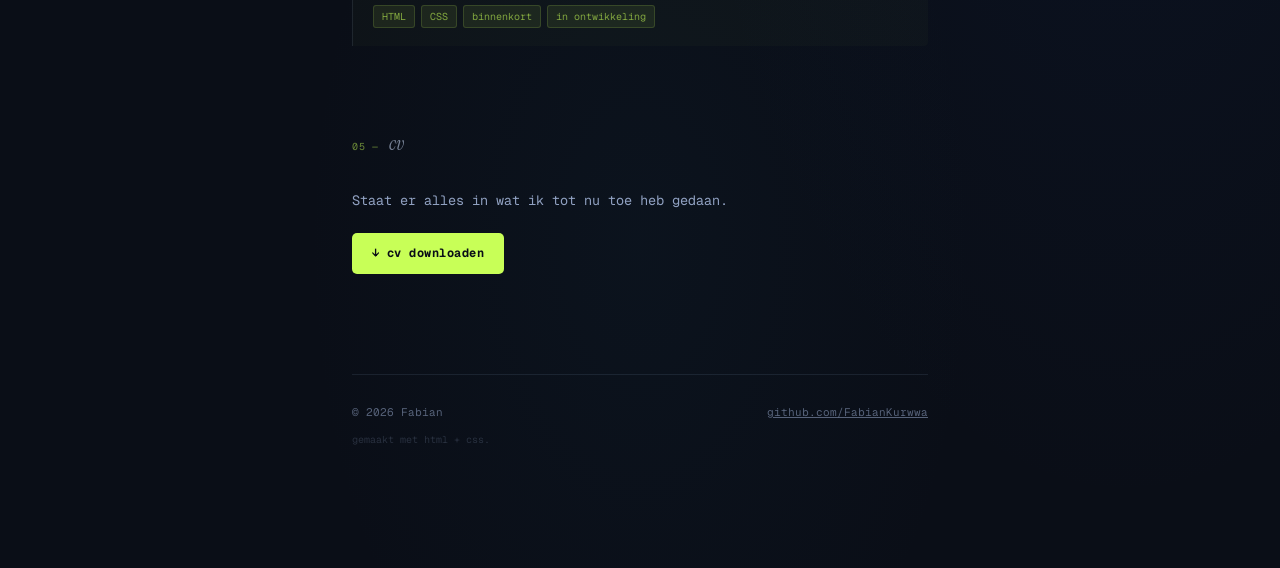
==== commit 07a36e3b: "." ====
--- a/index.html
+++ b/index.html
@@ -664,7 +664,7 @@
                 <span>© 2026 Fabian</span>
                 <a href="https://github.com/FabianKurwwa" target="_blank">github.com/FabianKurwwa</a>
             </div>
-            <p class="footer-made" id="footer-made">gemaakt met html + css — met de hand</p>
+            <p class="footer-made" id="footer-made">gemaakt met html + css.</p>
         </footer>
 
     </div>
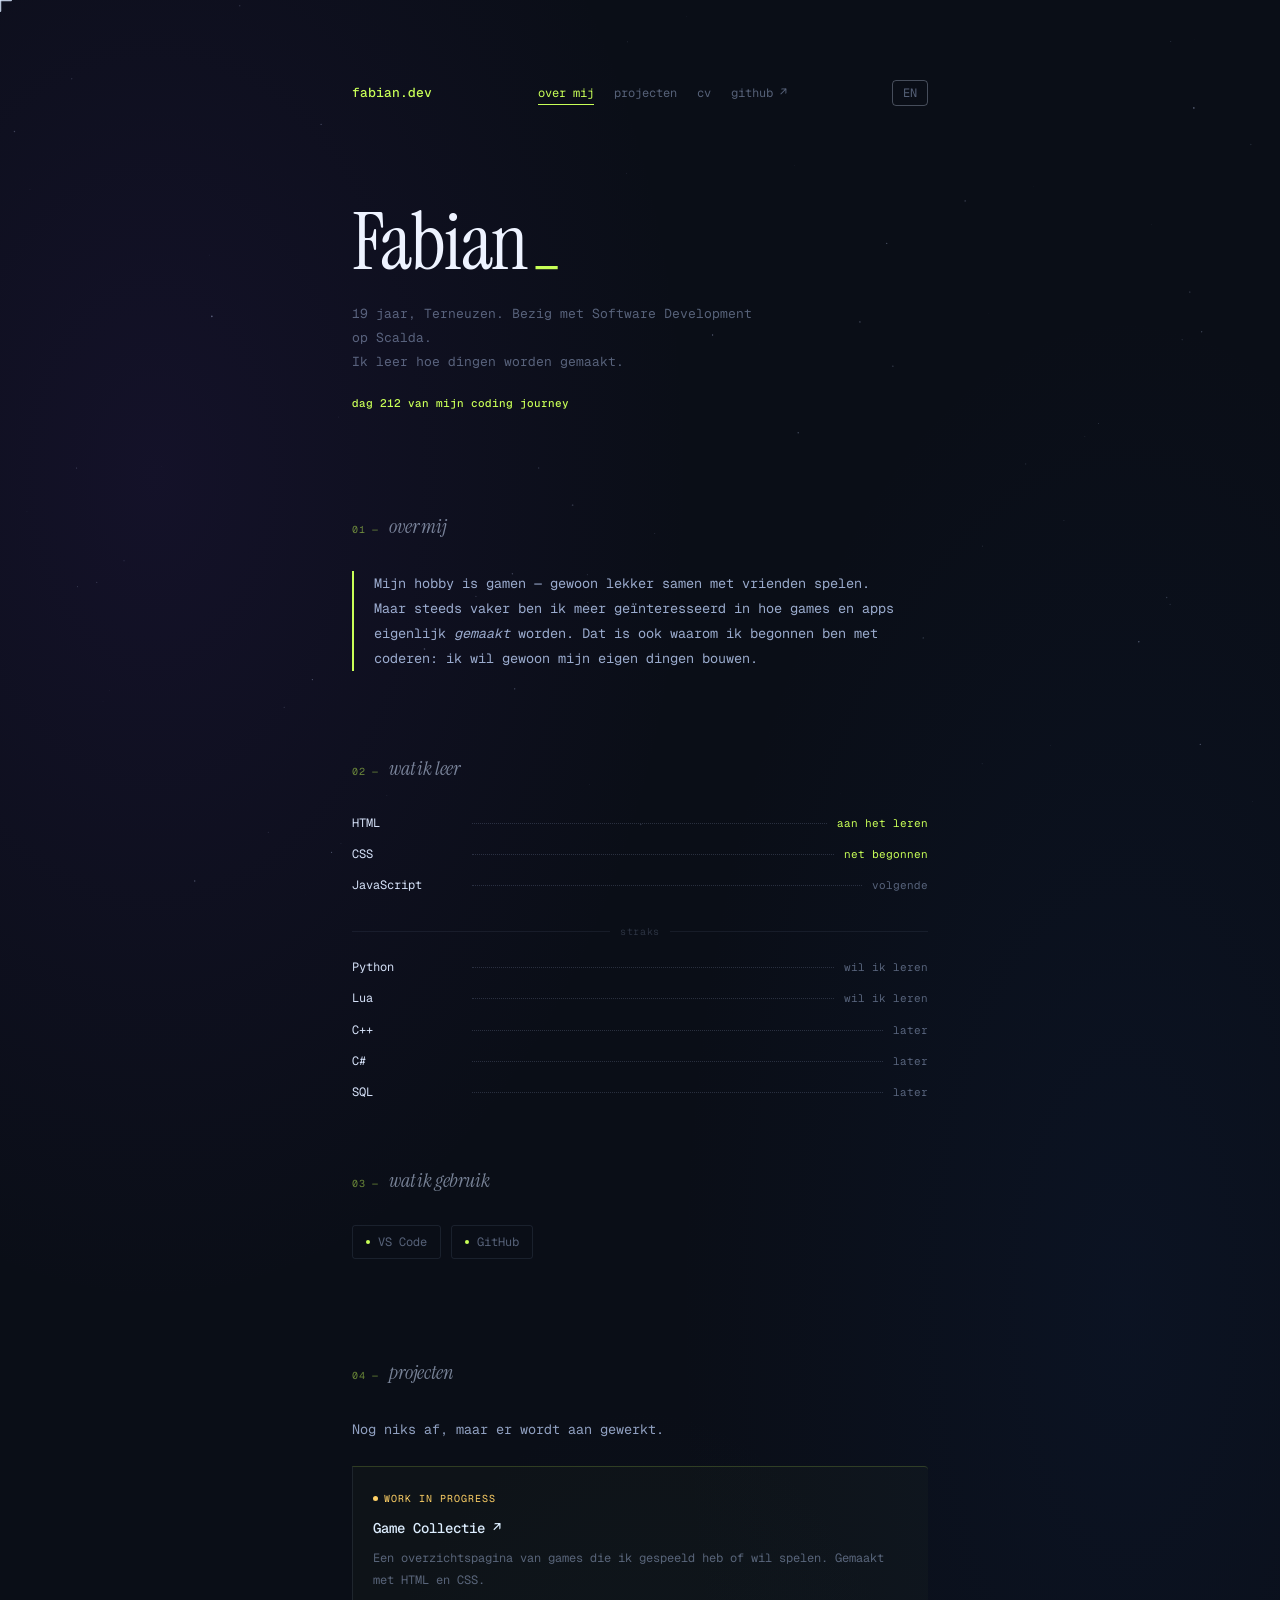
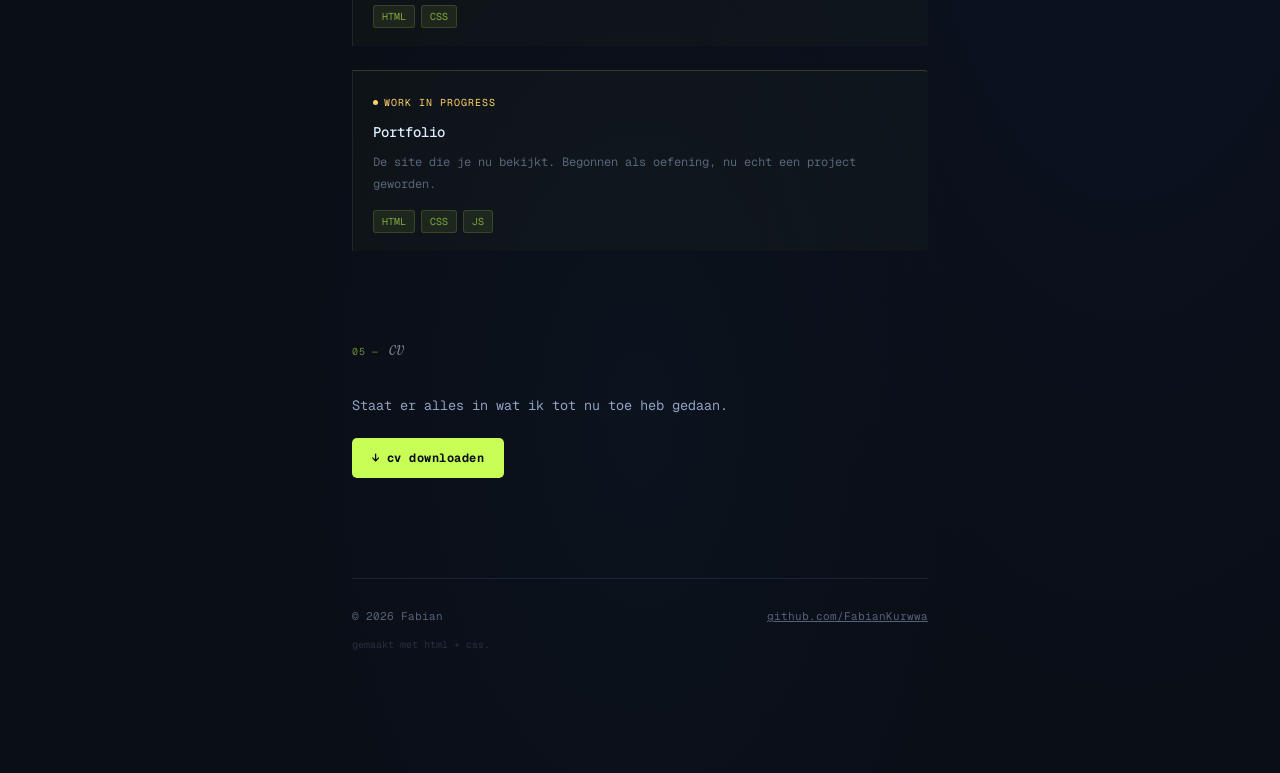
==== commit 7d324e8f: "klein aanpassingen" ====
--- a/index.html
+++ b/index.html
@@ -405,6 +405,18 @@
             background: #ffd166;
             border-radius: 50%;
             animation: pulse 1.4s ease infinite;
+        }
+
+        /* vaste stip als iets live is */
+        .status-dot-live {
+            width: 5px;
+            height: 5px;
+            background: #c8ff57;
+            border-radius: 50%;
+        }
+
+        .project-status-live {
+            color: #c8ff57;
         }
 
         @keyframes pulse {
@@ -645,8 +657,18 @@
                 <div class="project-tags">
                     <span class="project-tag">HTML</span>
                     <span class="project-tag">CSS</span>
-                    <span class="project-tag" id="project-tag1">binnenkort</span>
-                    <span class="project-tag" id="project-tag2">in ontwikkeling</span>
+                </div>
+            </div>
+            <div class="project">
+                <div class="project-status">
+                    <span class="status-dot"></span> work in progress
+                </div>
+                <h3 id="project-portfolio-naam">Portfolio</h3>
+                <p id="project-portfolio-desc">De site die je nu bekijkt. Begonnen als oefening, nu echt een project geworden.</p>
+                <div class="project-tags">
+                    <span class="project-tag">HTML</span>
+                    <span class="project-tag">CSS</span>
+                    <span class="project-tag">JS</span>
                 </div>
             </div>
         </section>
@@ -964,8 +986,8 @@
             document.getElementById('project-intro').textContent = 'Nothing finished yet, but I\'m working on it.';
             document.getElementById('project-naam').textContent = 'Game Collection';
             document.getElementById('project-desc').textContent = 'An overview page of games I\'ve played or want to play. Made with HTML and CSS.';
-            document.getElementById('project-tag1').textContent = 'coming soon';
-            document.getElementById('project-tag2').textContent = 'in development';
+            document.getElementById('project-portfolio-naam').textContent = 'Portfolio';
+            document.getElementById('project-portfolio-desc').textContent = 'The site you\'re looking at. Started as practice, turned into an actual project.';
 
             document.getElementById('sectie-cv').textContent = 'cv';
             document.getElementById('cv-tekst').textContent = 'It has everything I\'ve done so far.';
@@ -1004,8 +1026,8 @@
             document.getElementById('project-intro').textContent = 'Nog niks af, maar er wordt aan gewerkt.';
             document.getElementById('project-naam').textContent = 'Game Collectie';
             document.getElementById('project-desc').textContent = 'Een overzichtspagina van games die ik gespeeld heb of wil spelen. Gemaakt met HTML en CSS.';
-            document.getElementById('project-tag1').textContent = 'binnenkort';
-            document.getElementById('project-tag2').textContent = 'in ontwikkeling';
+            document.getElementById('project-portfolio-naam').textContent = 'Portfolio';
+            document.getElementById('project-portfolio-desc').textContent = 'De site die je nu bekijkt. Begonnen als oefening, nu echt een project geworden.';
 
             document.getElementById('sectie-cv').textContent = 'cv';
             document.getElementById('cv-tekst').textContent = 'Staat er alles in wat ik tot nu toe heb gedaan.';
